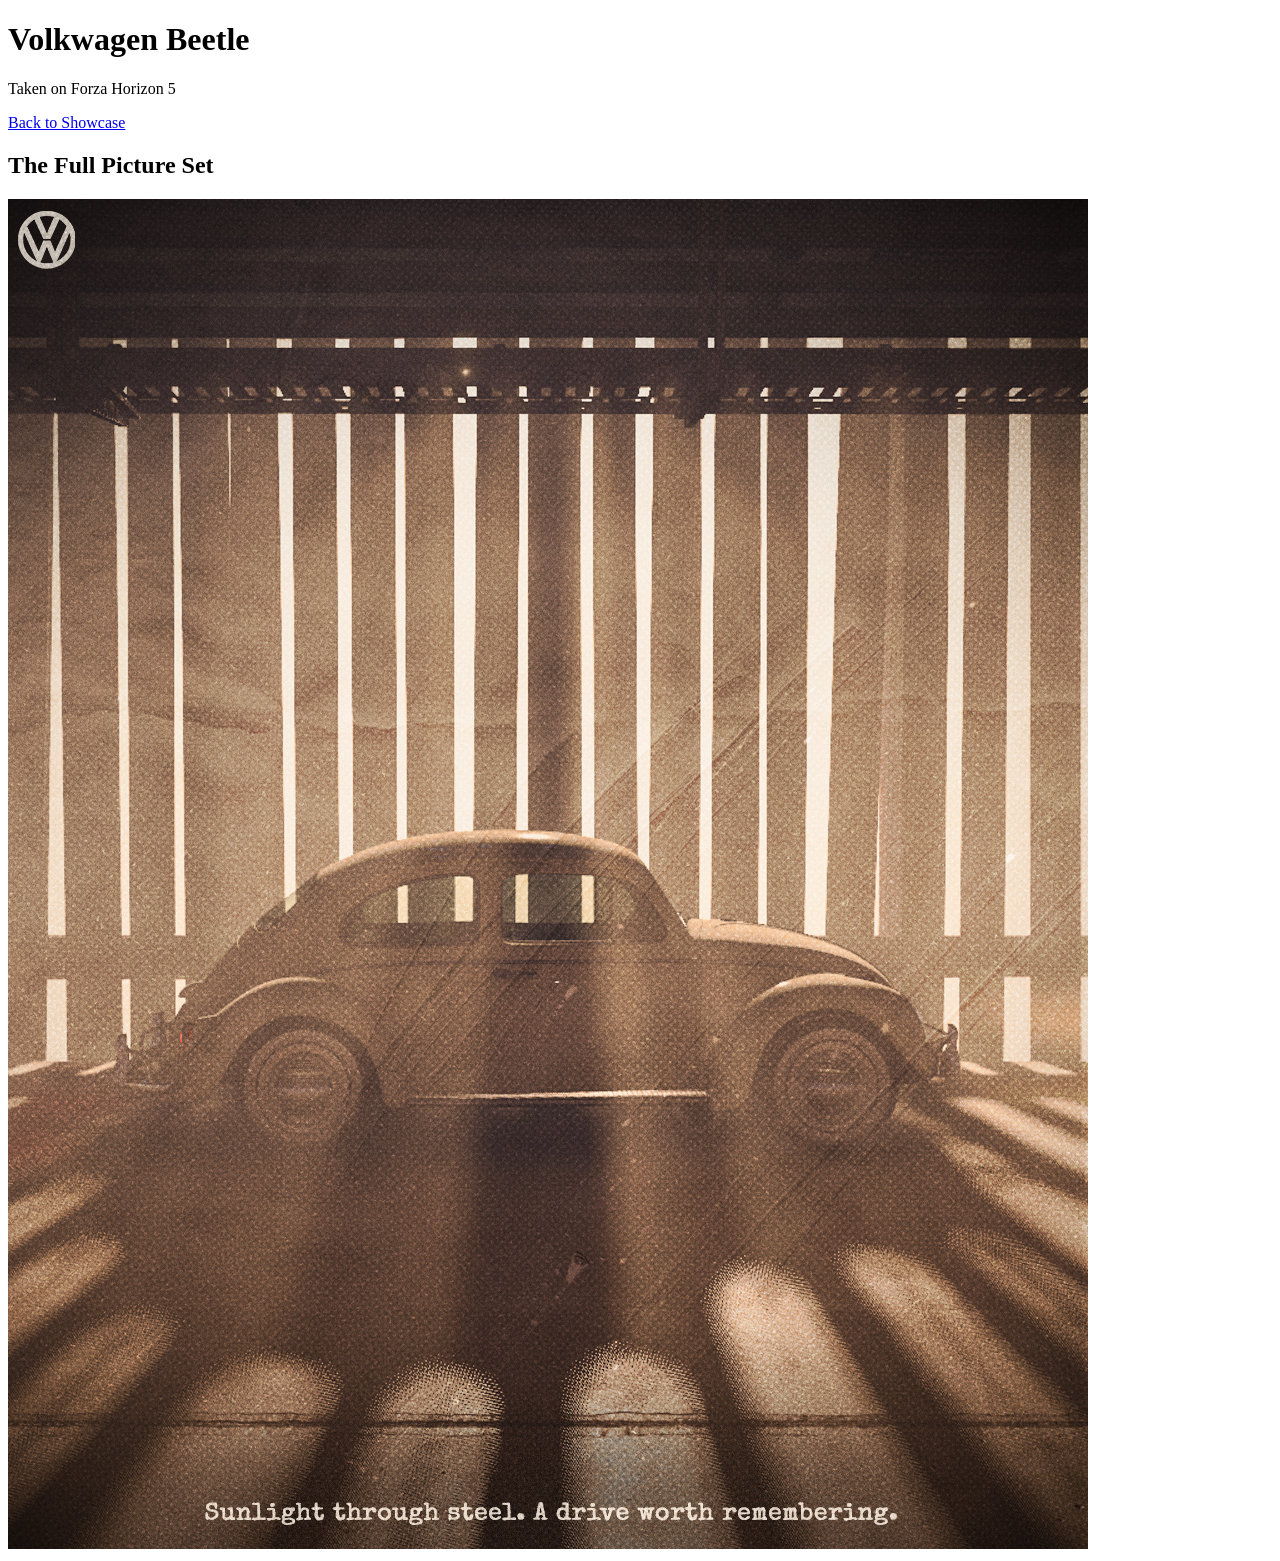
==== beetle.html @ 48c67ddd "have added anchor element to link sites Added an anchor element to link photography.html and beetle." ====
<!DOCTYPE html>
<html lang="en">
<head>
    <meta charset="UTF-8">
    <meta name="viewport" content="width=device-width, initial-scale=1.0">
    <title>Volkswagen Beetle</title>

</head>
<body>
    <header>
        <h1>Volkwagen Beetle</h1>
        <p>Taken on Forza Horizon 5</p>
    </header>
    <section>
        <a href="photography.html" class="button-link">Back to Showcase</a>
    </section>
    <section>
        <h2>The Full Picture Set</h2>
        <div class="picture-stack">
            <div class="album-item">
                <img src="vw beetle/Screenshot-2025-07-09-080622.jpg">
            </div>
        </div>
    </section>
</body>
</html>
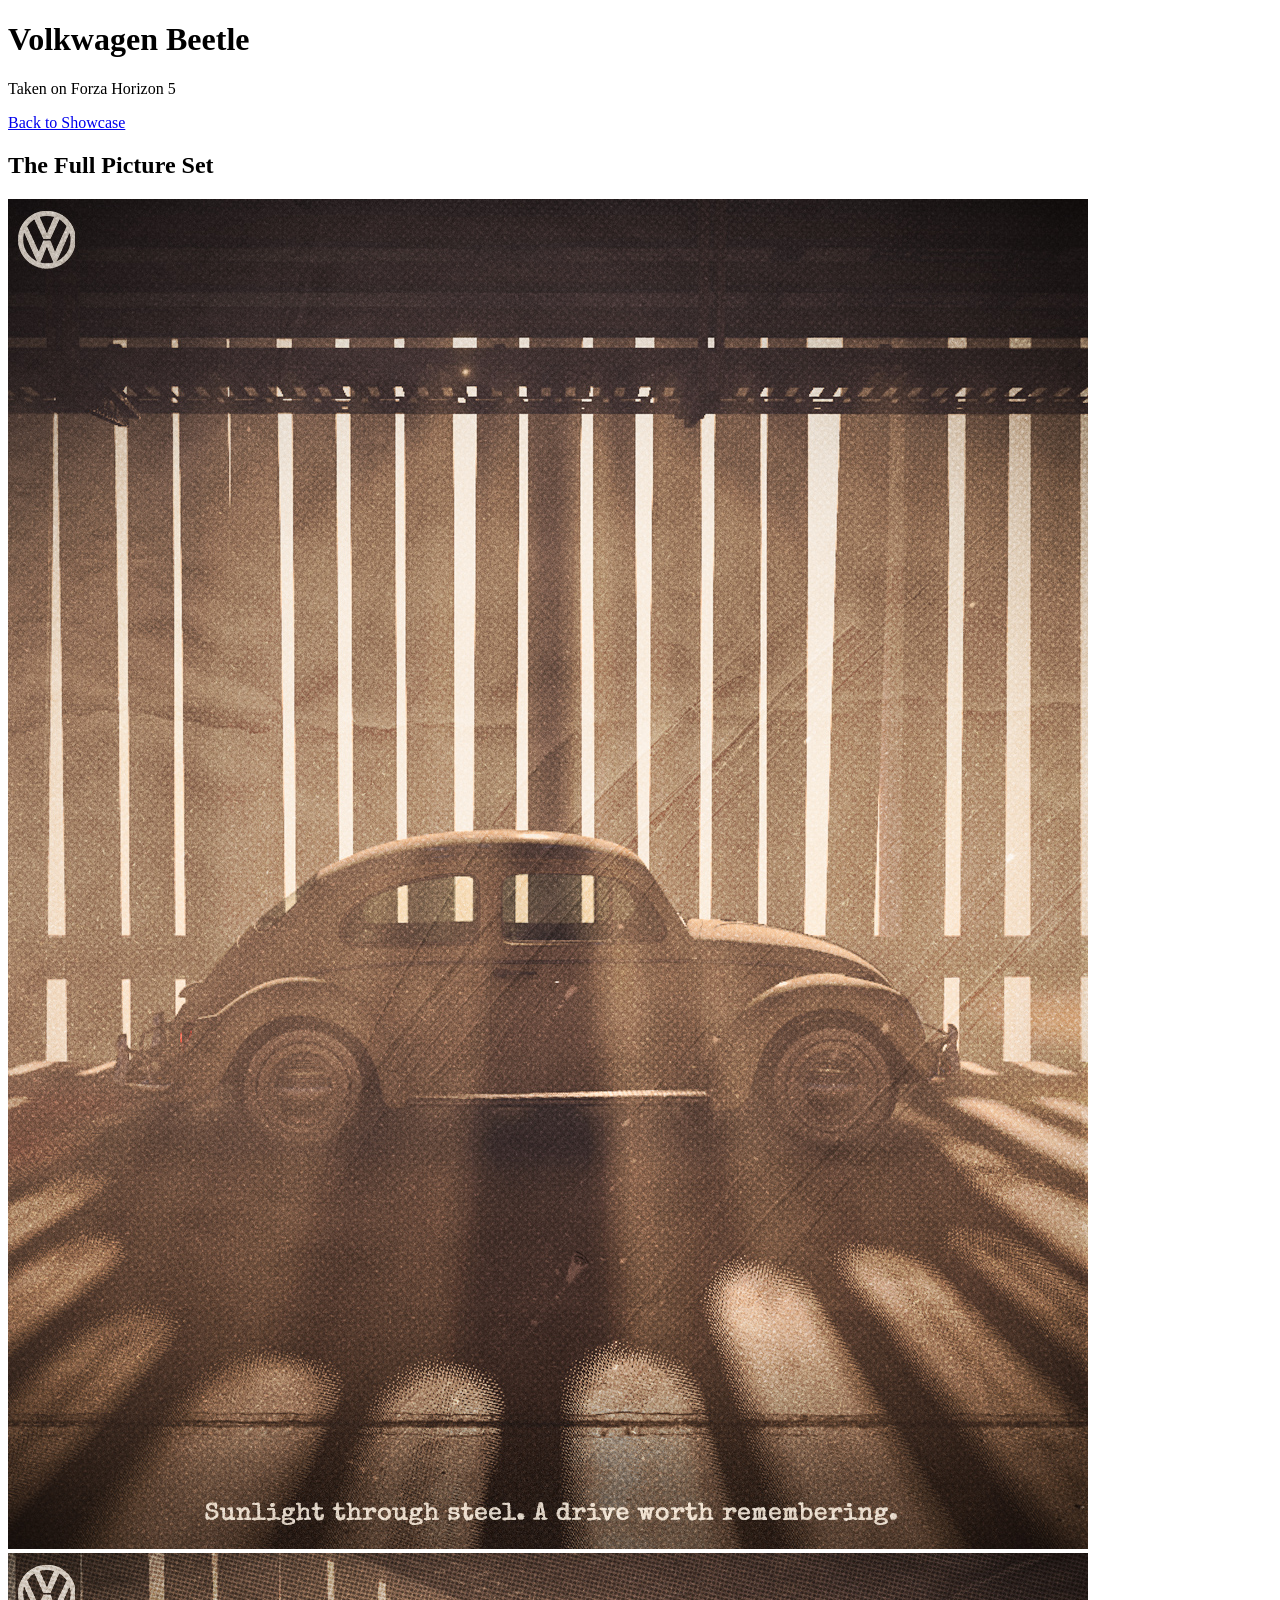
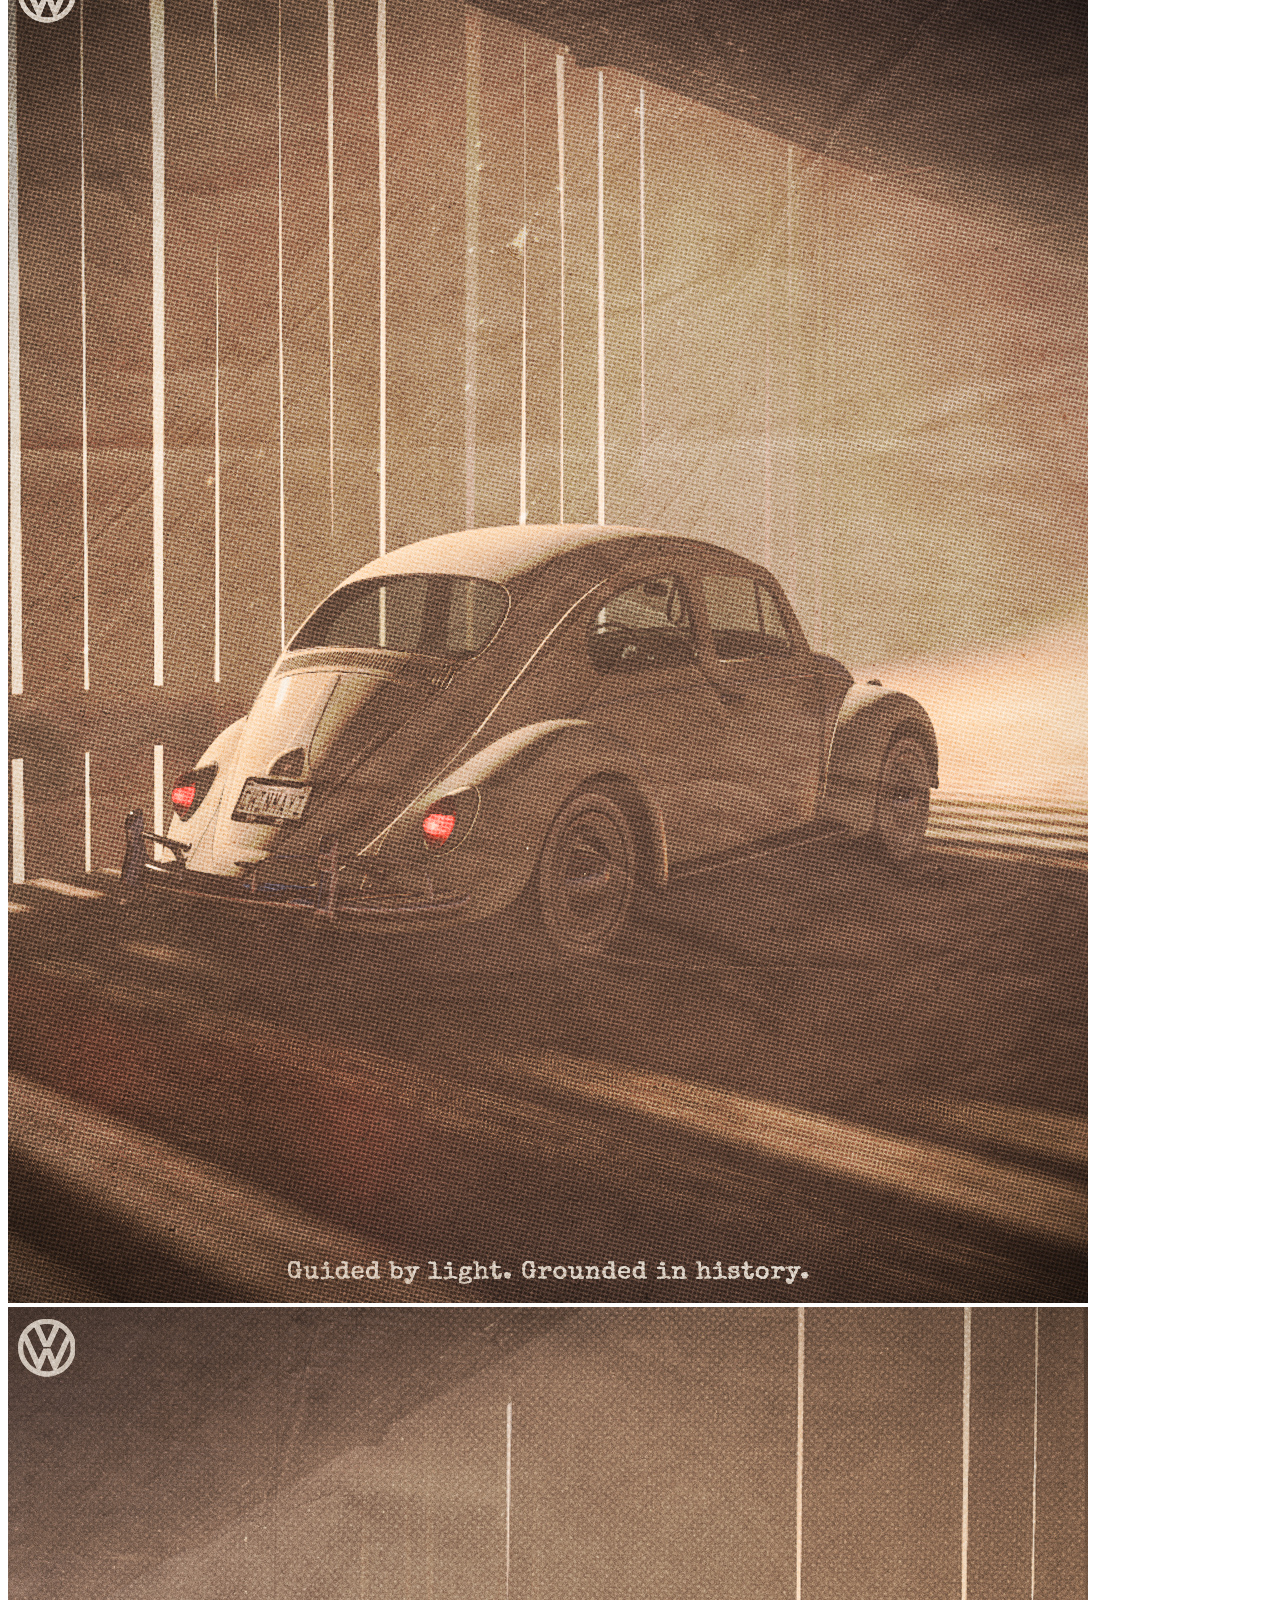
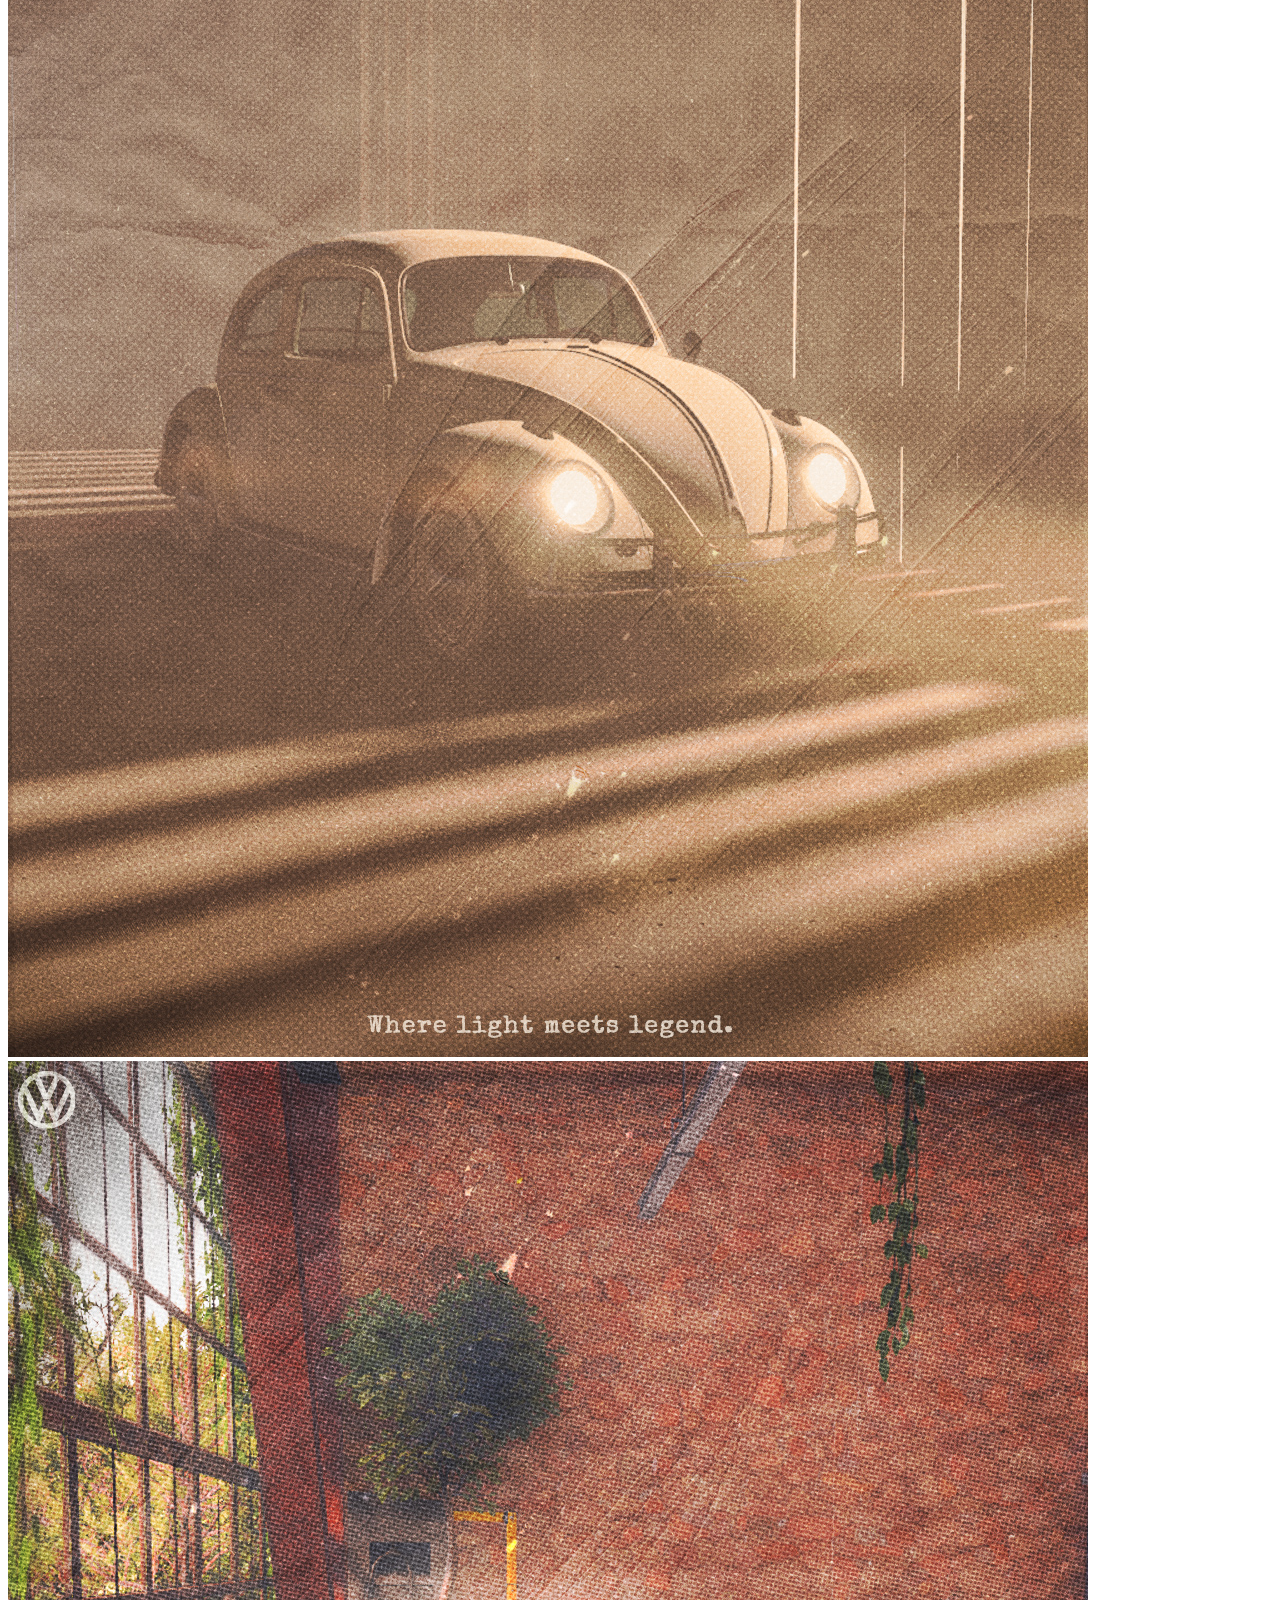
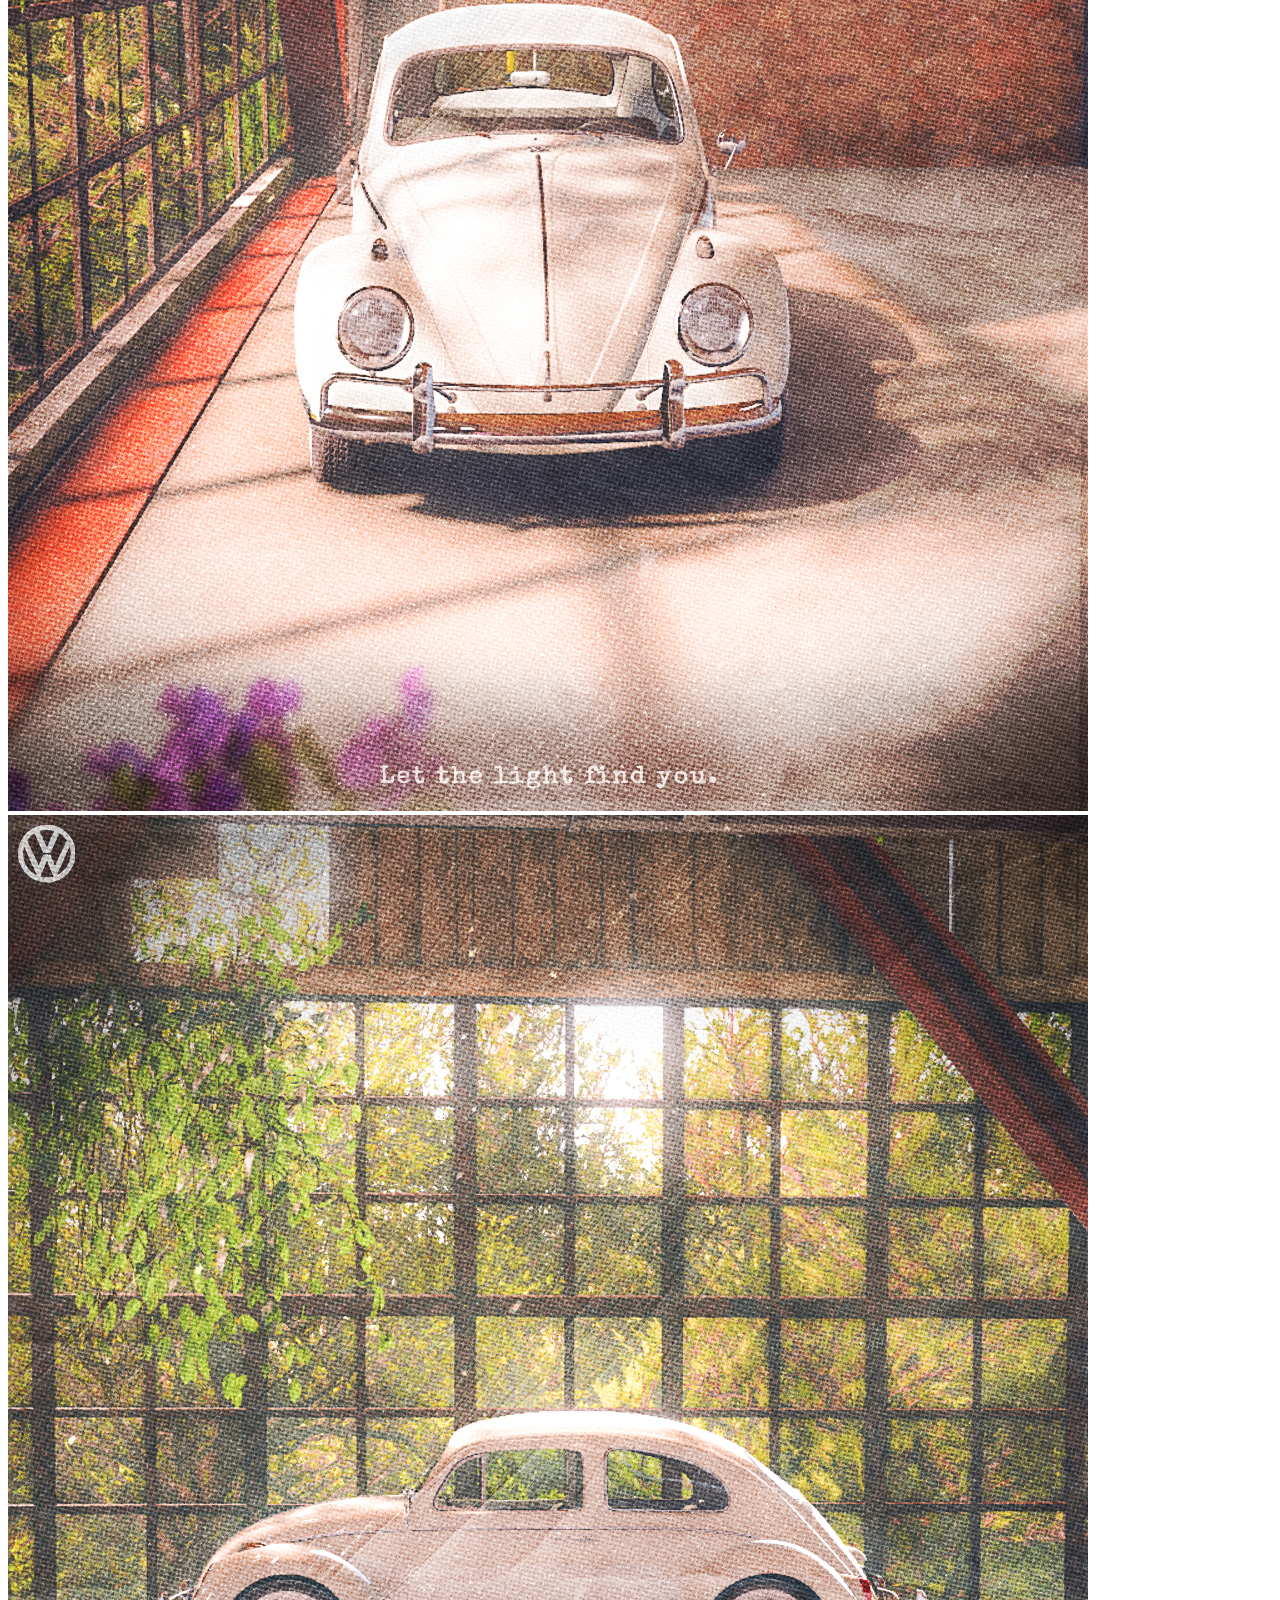
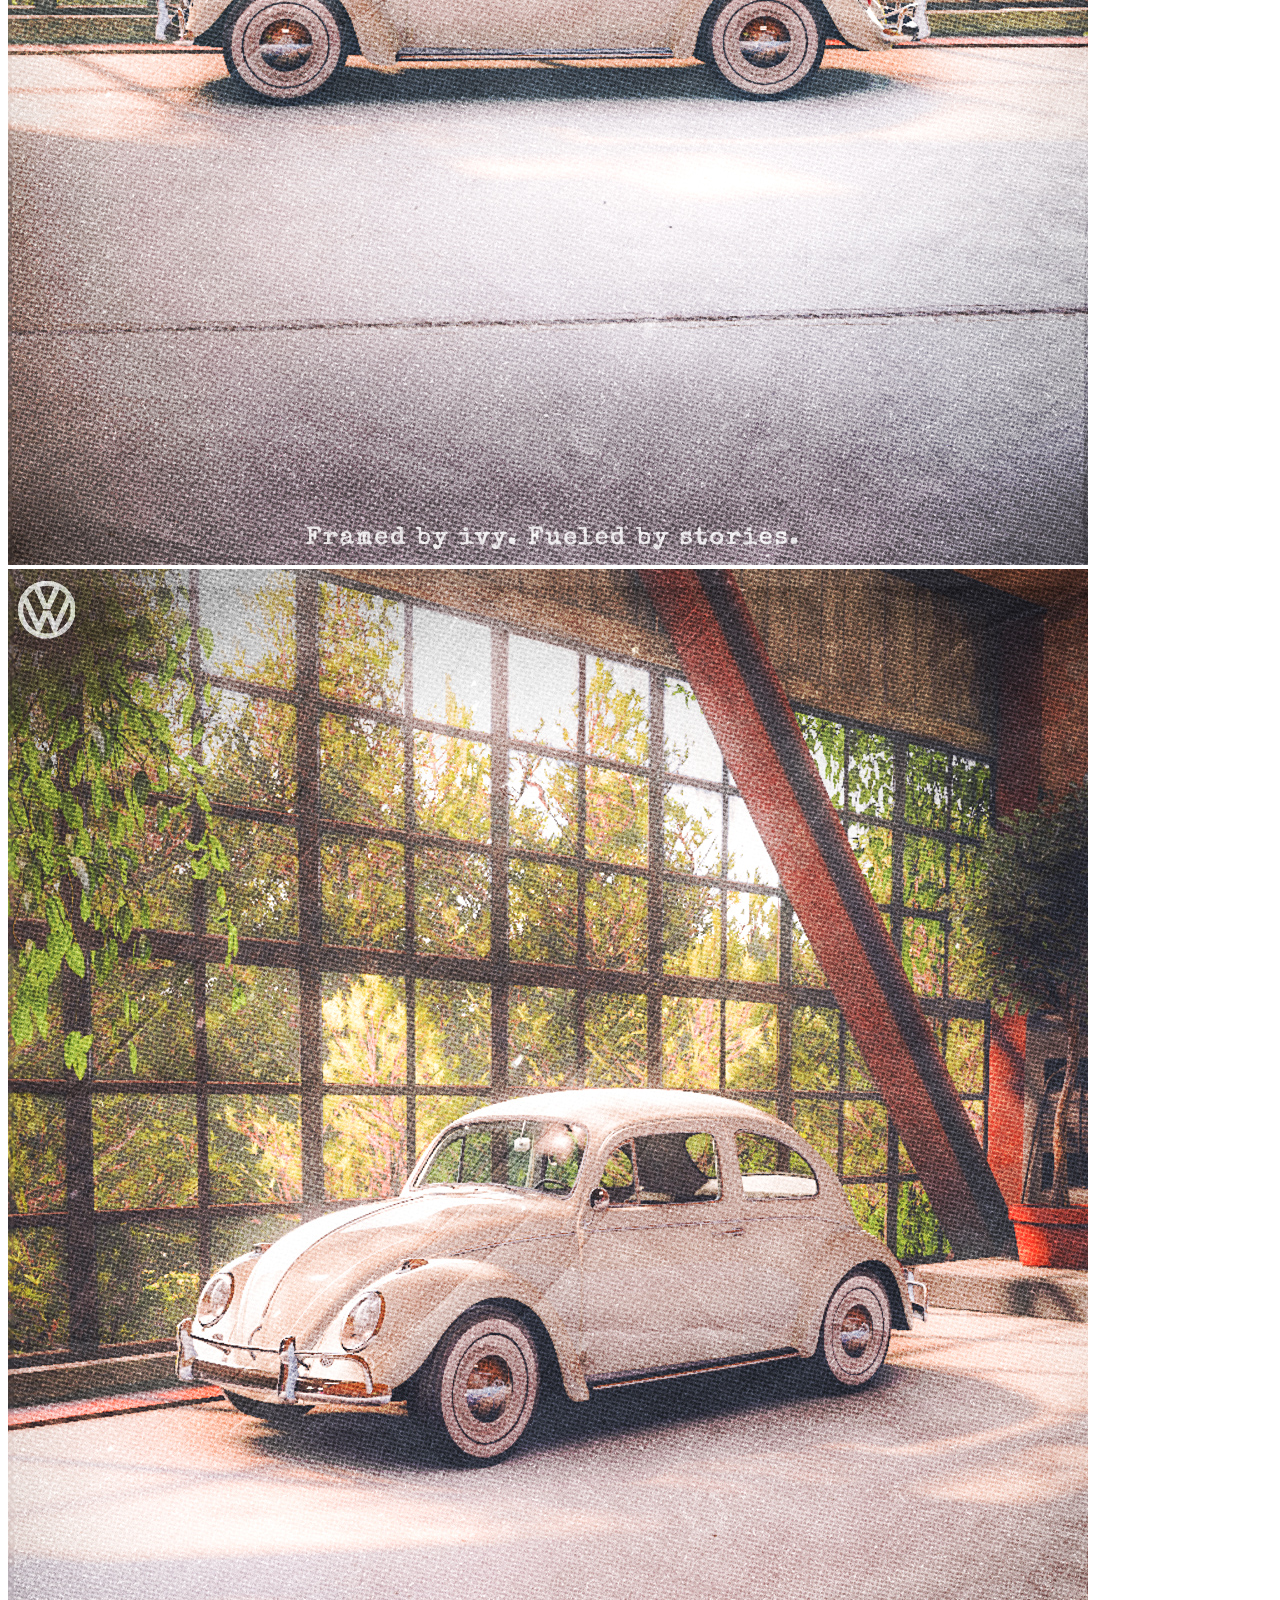
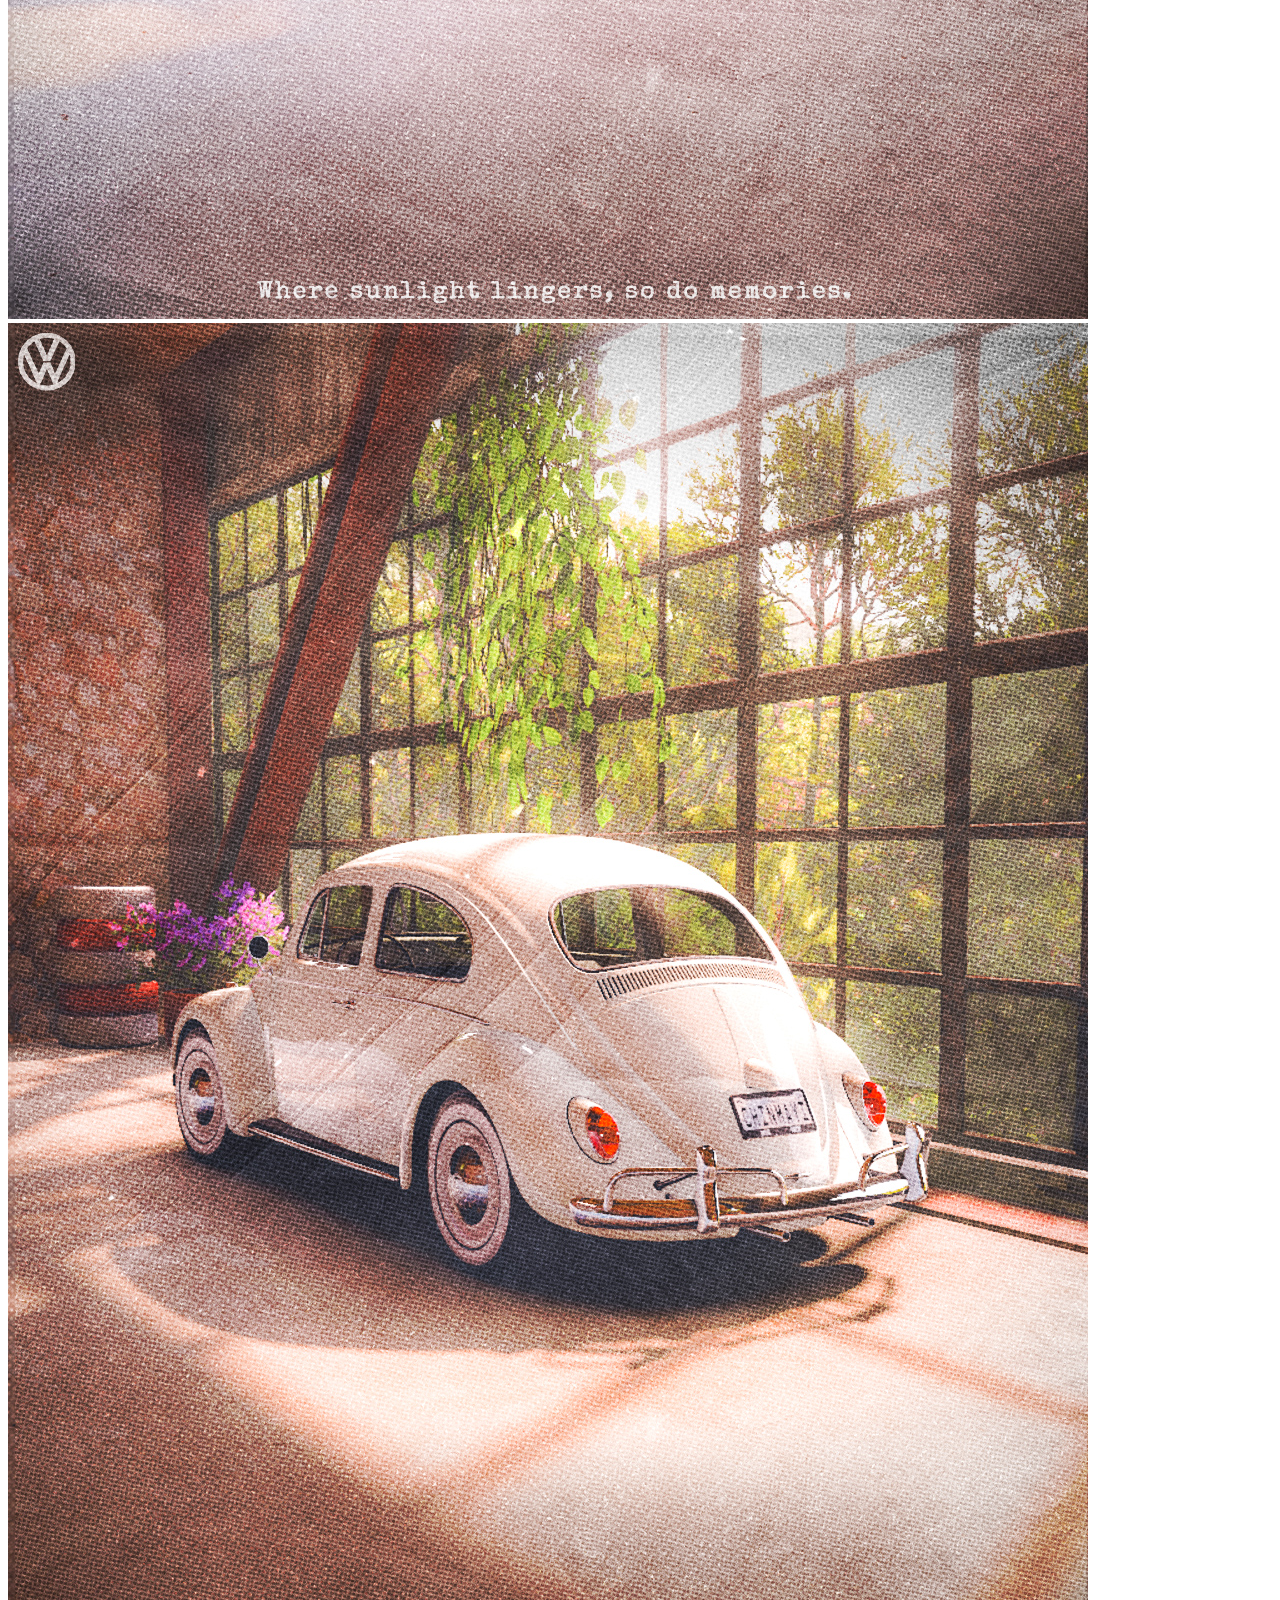
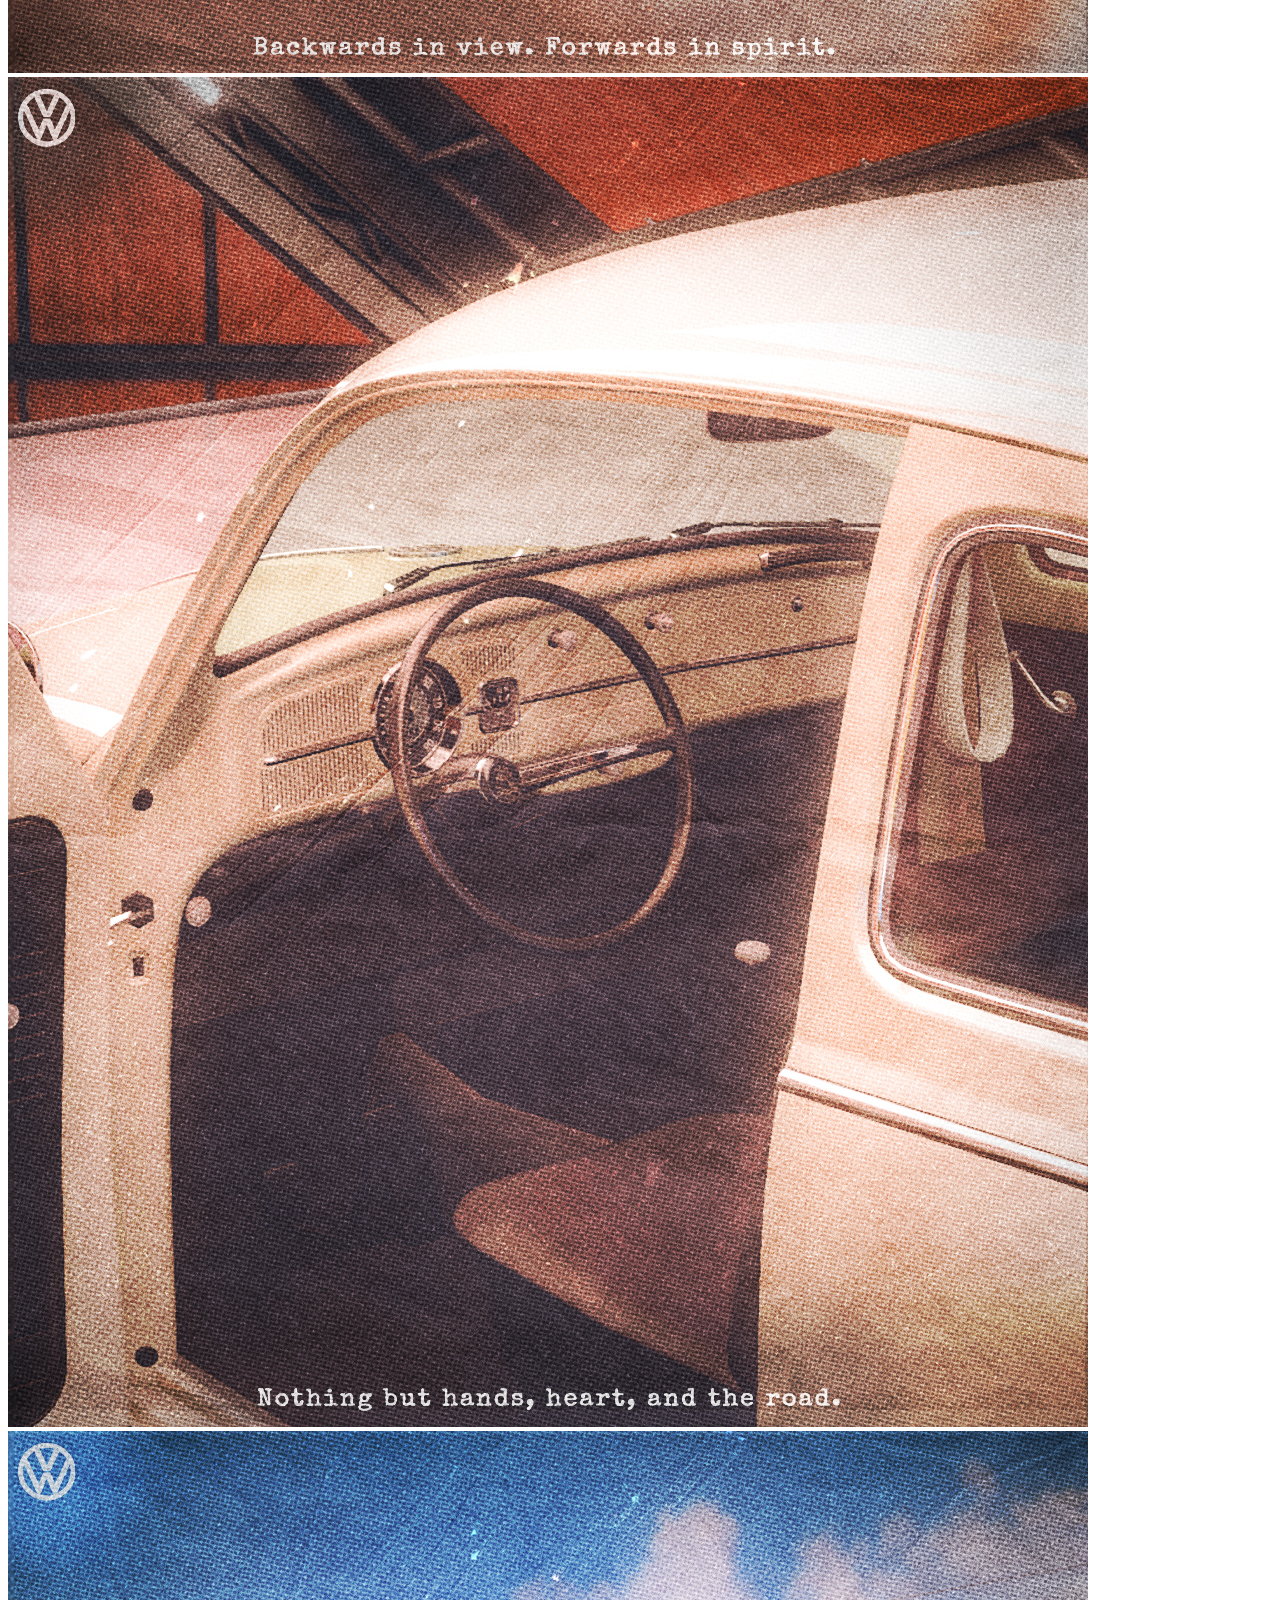
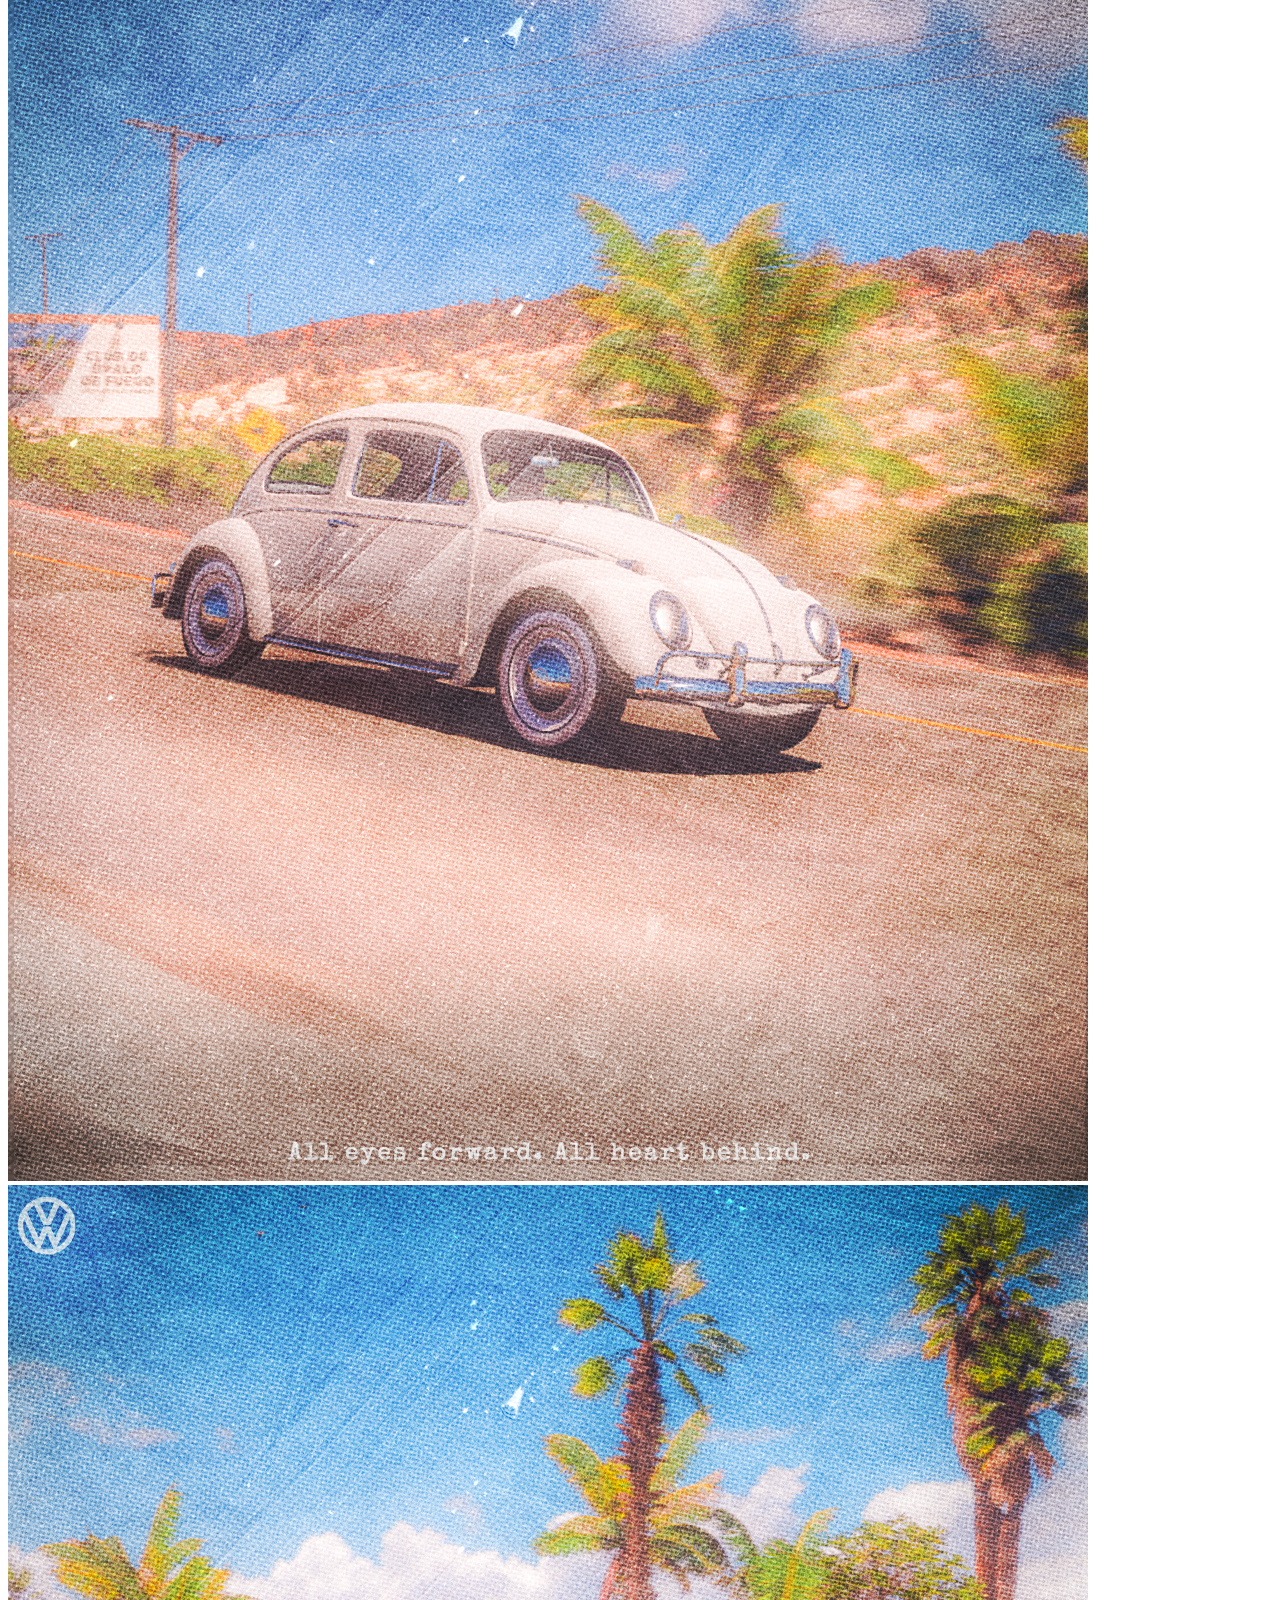
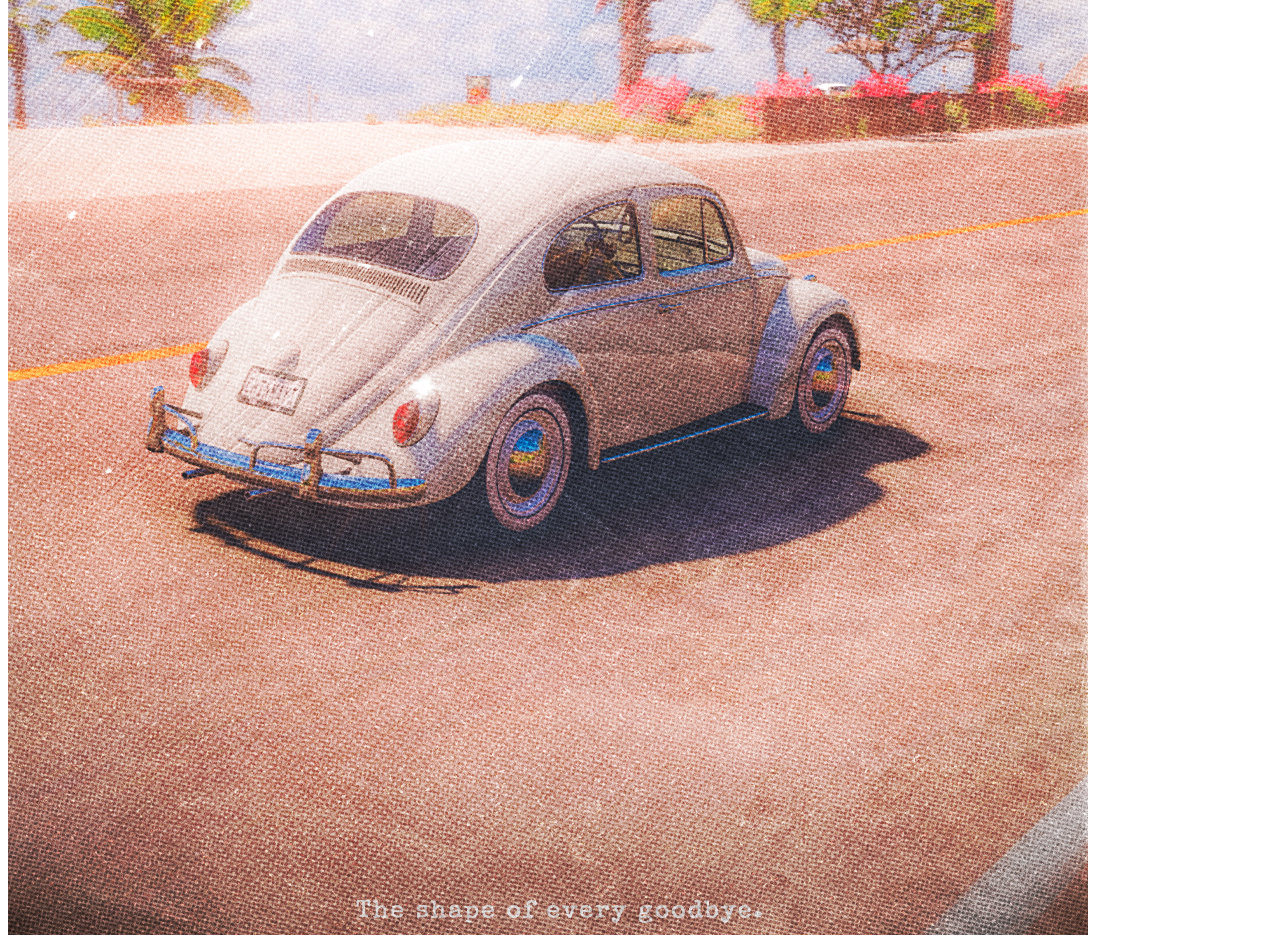
==== commit 63f6f5d8: "linked volkswagen beetle pictures to beetle.html , created and linked style.css to index.html I have" ====
--- a/beetle.html
+++ b/beetle.html
@@ -20,6 +20,33 @@
             <div class="album-item">
                 <img src="vw beetle/Screenshot-2025-07-09-080622.jpg">
             </div>
+            <div class="album-item">
+                <img src="vw beetle/Screenshot-2025-07-09-080657.jpg">
+            </div>
+            <div>
+                <img src="vw beetle/Screenshot-2025-07-09-080726.jpg">
+            </div>
+            <div>
+                <img src="vw beetle/Screenshot-2025-07-09-082235-2.jpg">
+            </div>
+            <div>
+                <img src="vw beetle/Screenshot-2025-07-09-082349.jpg">
+            </div>
+            <div>
+                <img src="vw beetle/Screenshot-2025-07-09-082435.jpg">
+            </div>
+            <div>
+                <img src="vw beetle/Screenshot-2025-07-09-082502.jpg">
+            </div>
+            <div>
+                <img src="vw beetle/Screenshot-2025-07-09-083608.jpg">
+            </div>
+            <div>
+                <img src="vw beetle/Screenshot-2025-07-09-084341.jpg">
+            </div>
+            <div>
+                <img src="vw beetle/Screenshot-2025-07-09-084603.jpg">
+            </div>
         </div>
     </section>
 </body>
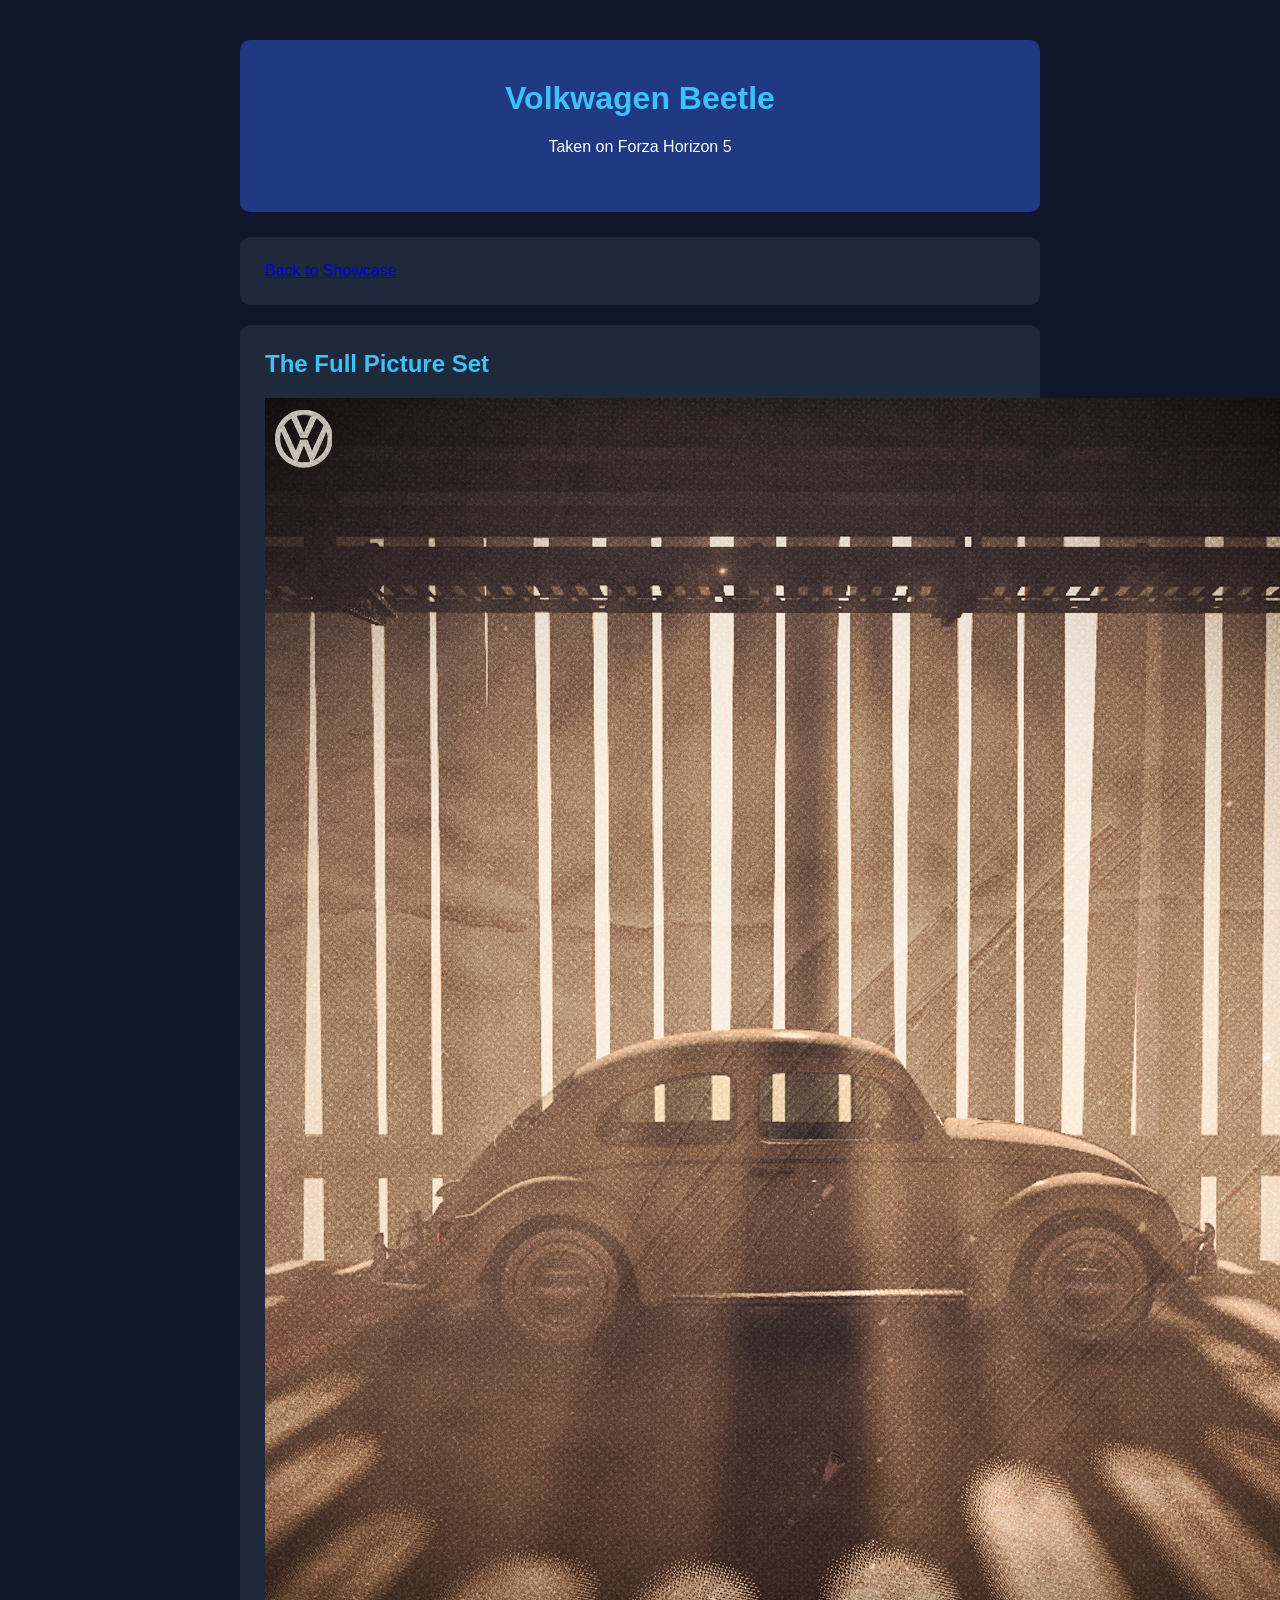
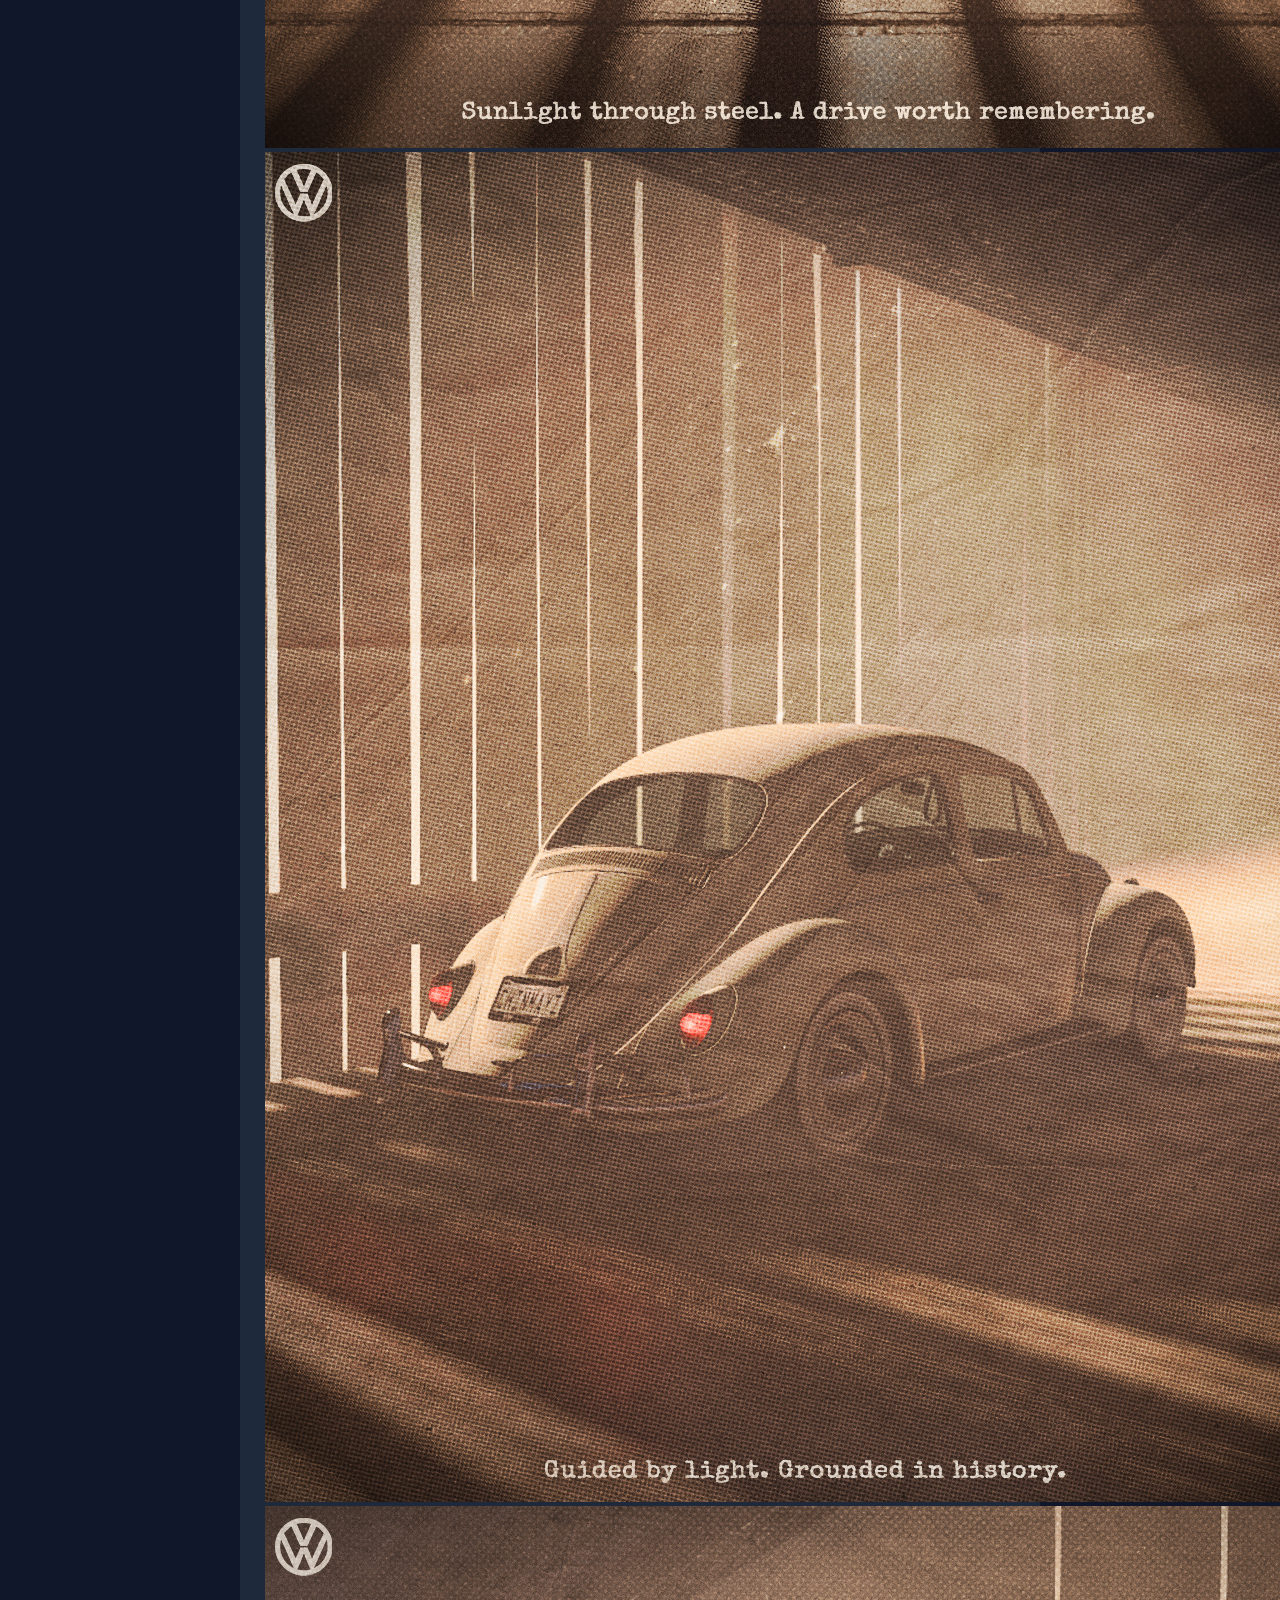
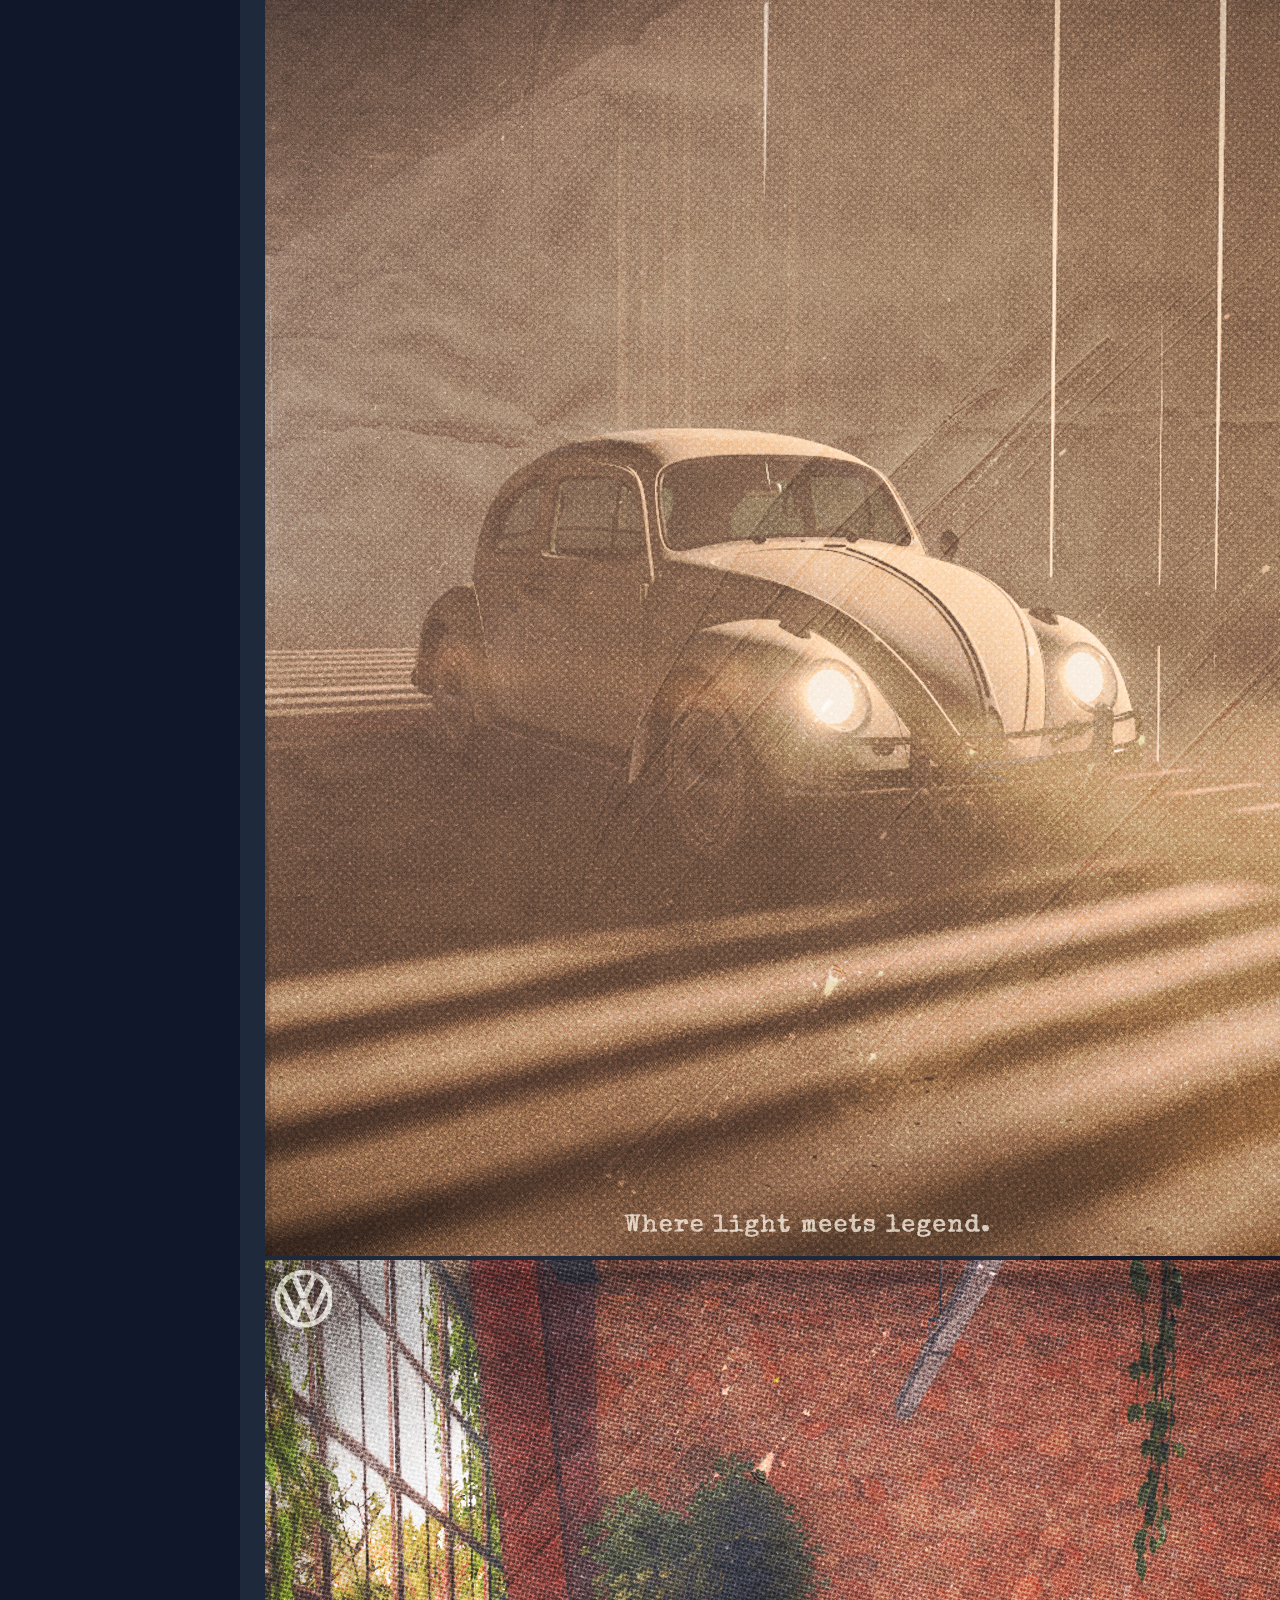
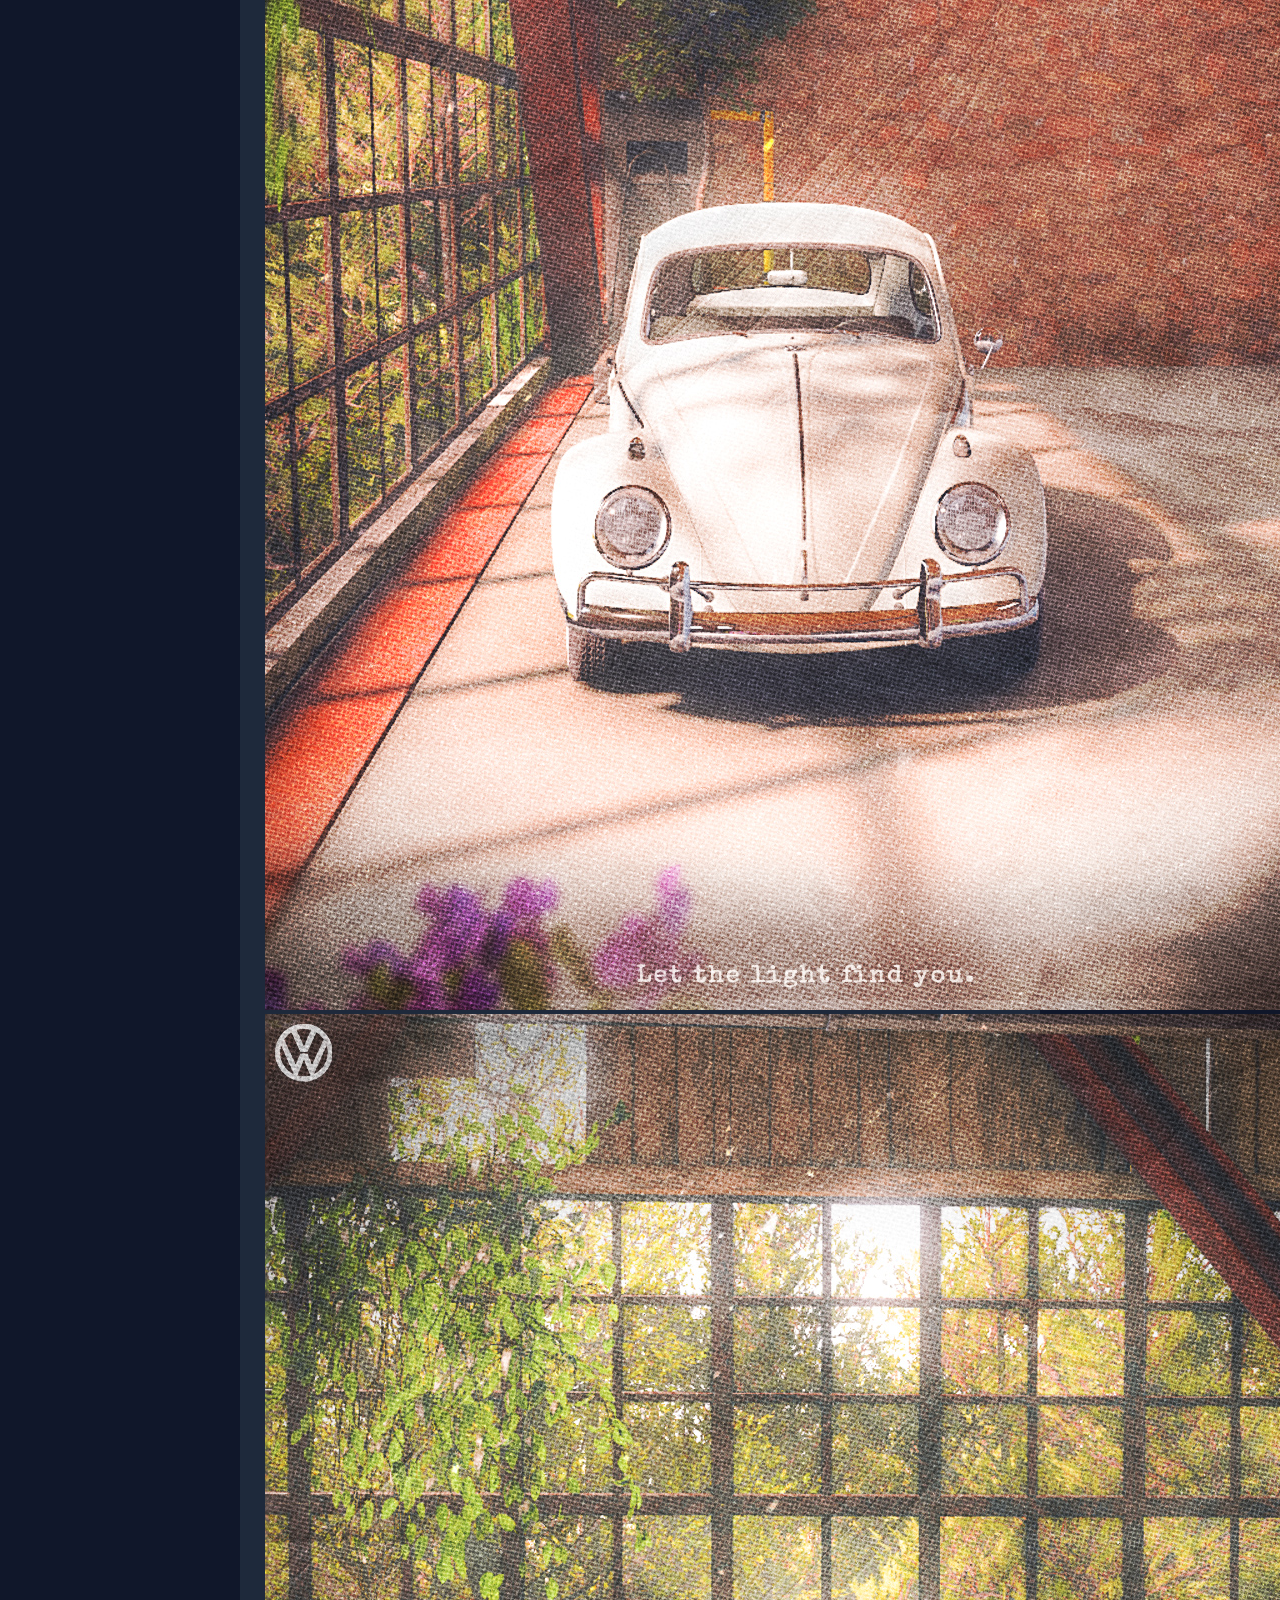
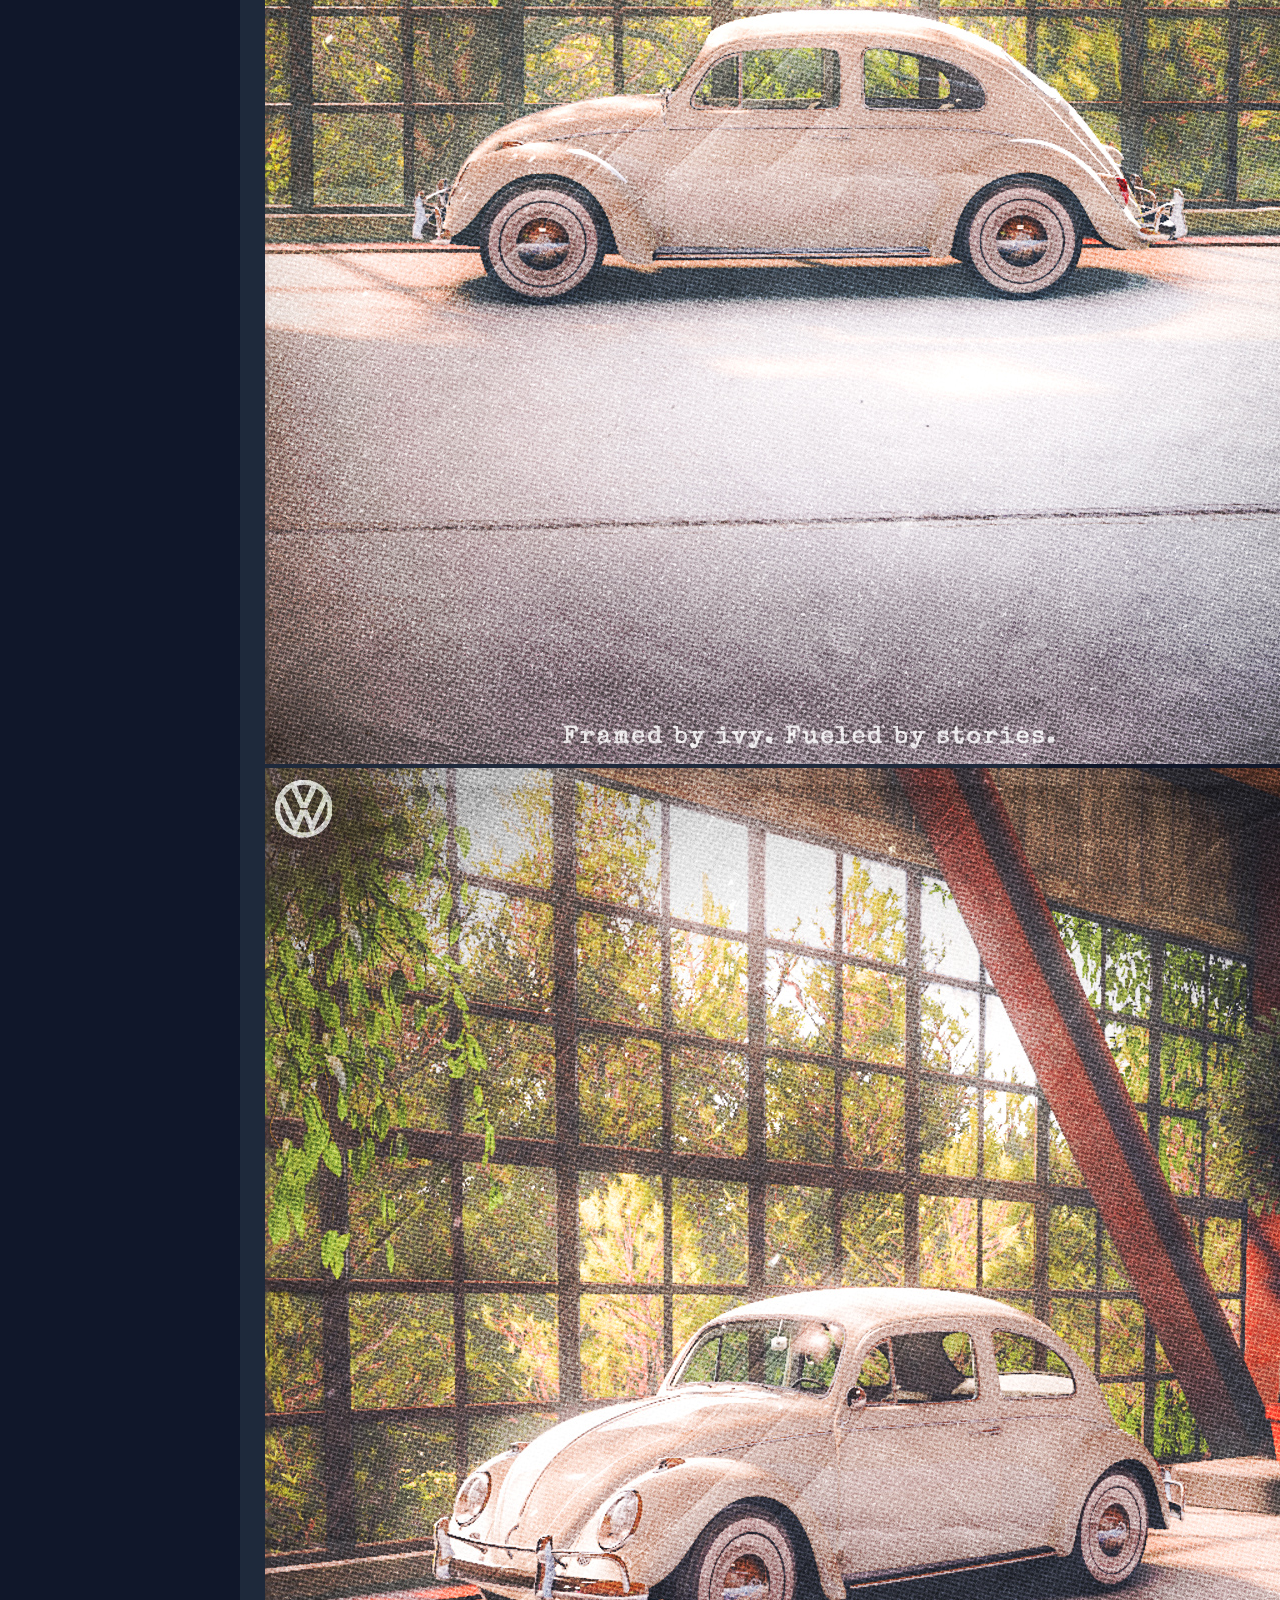
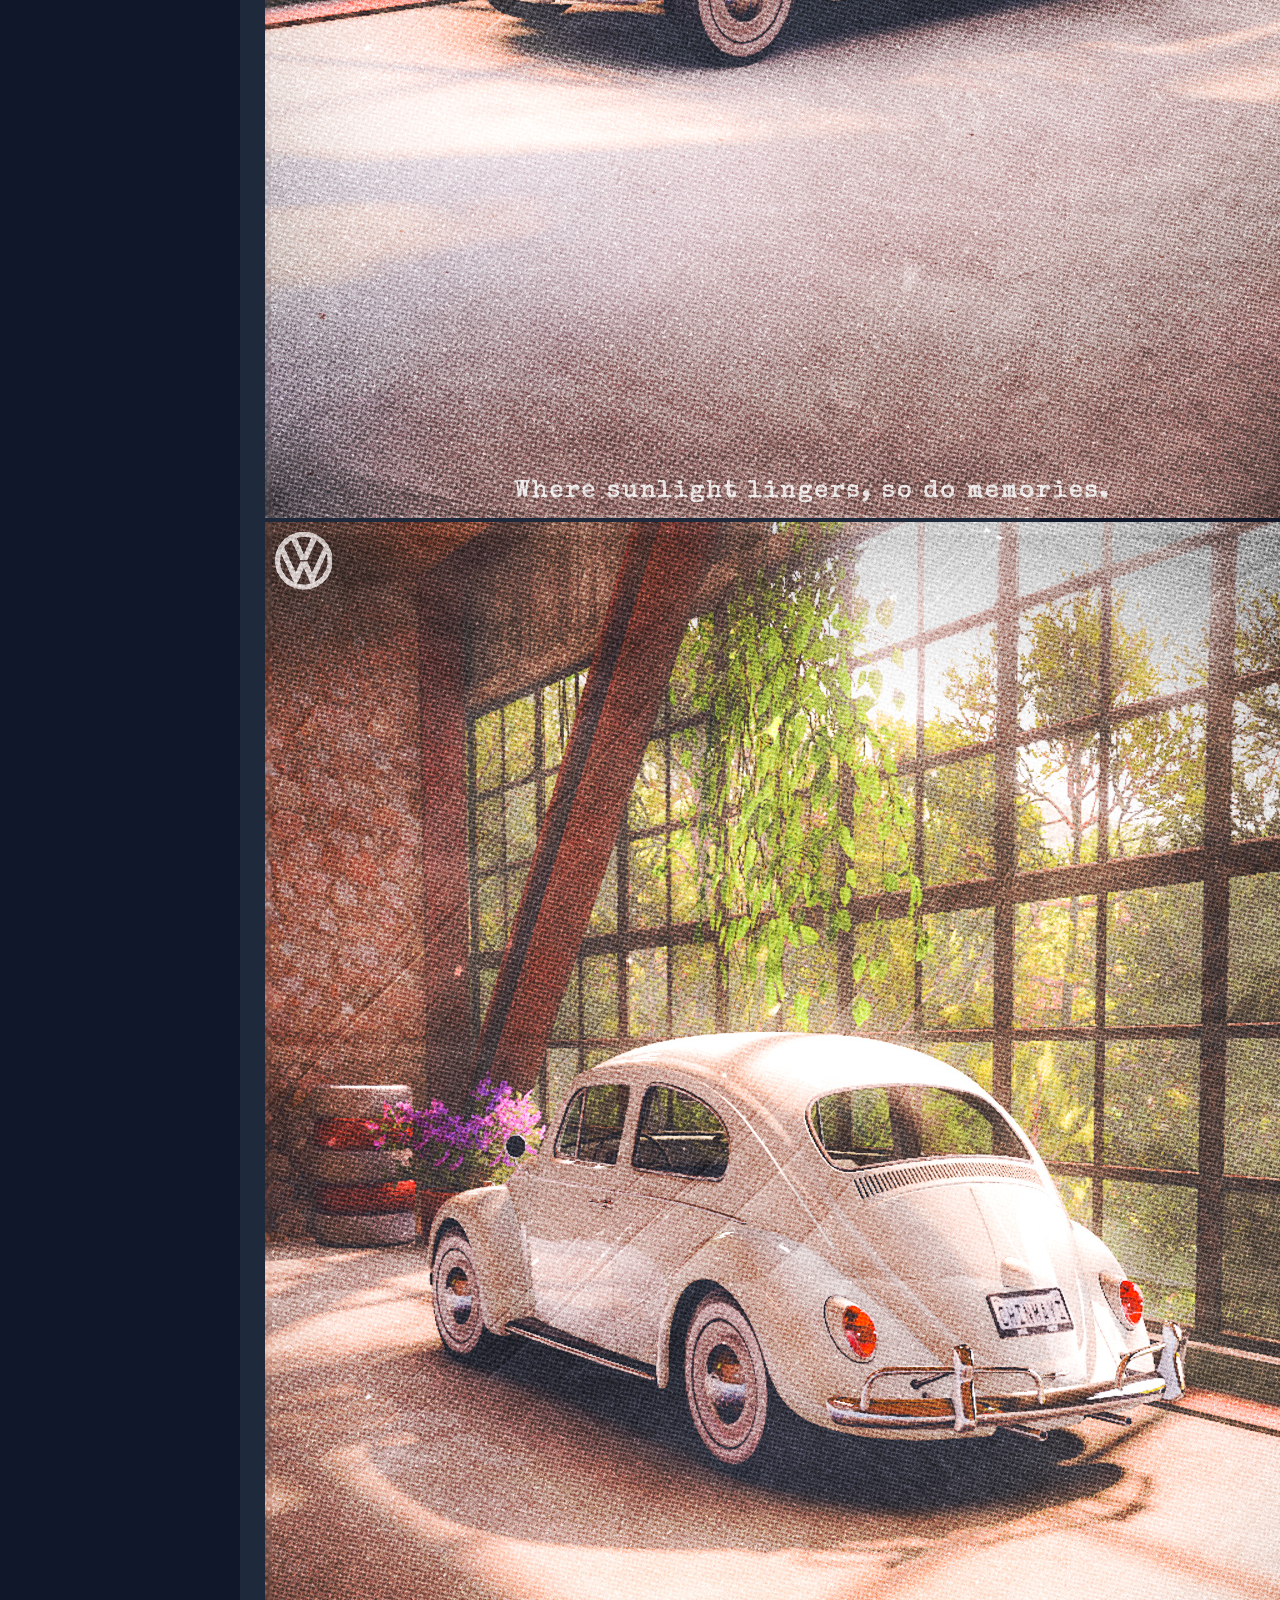
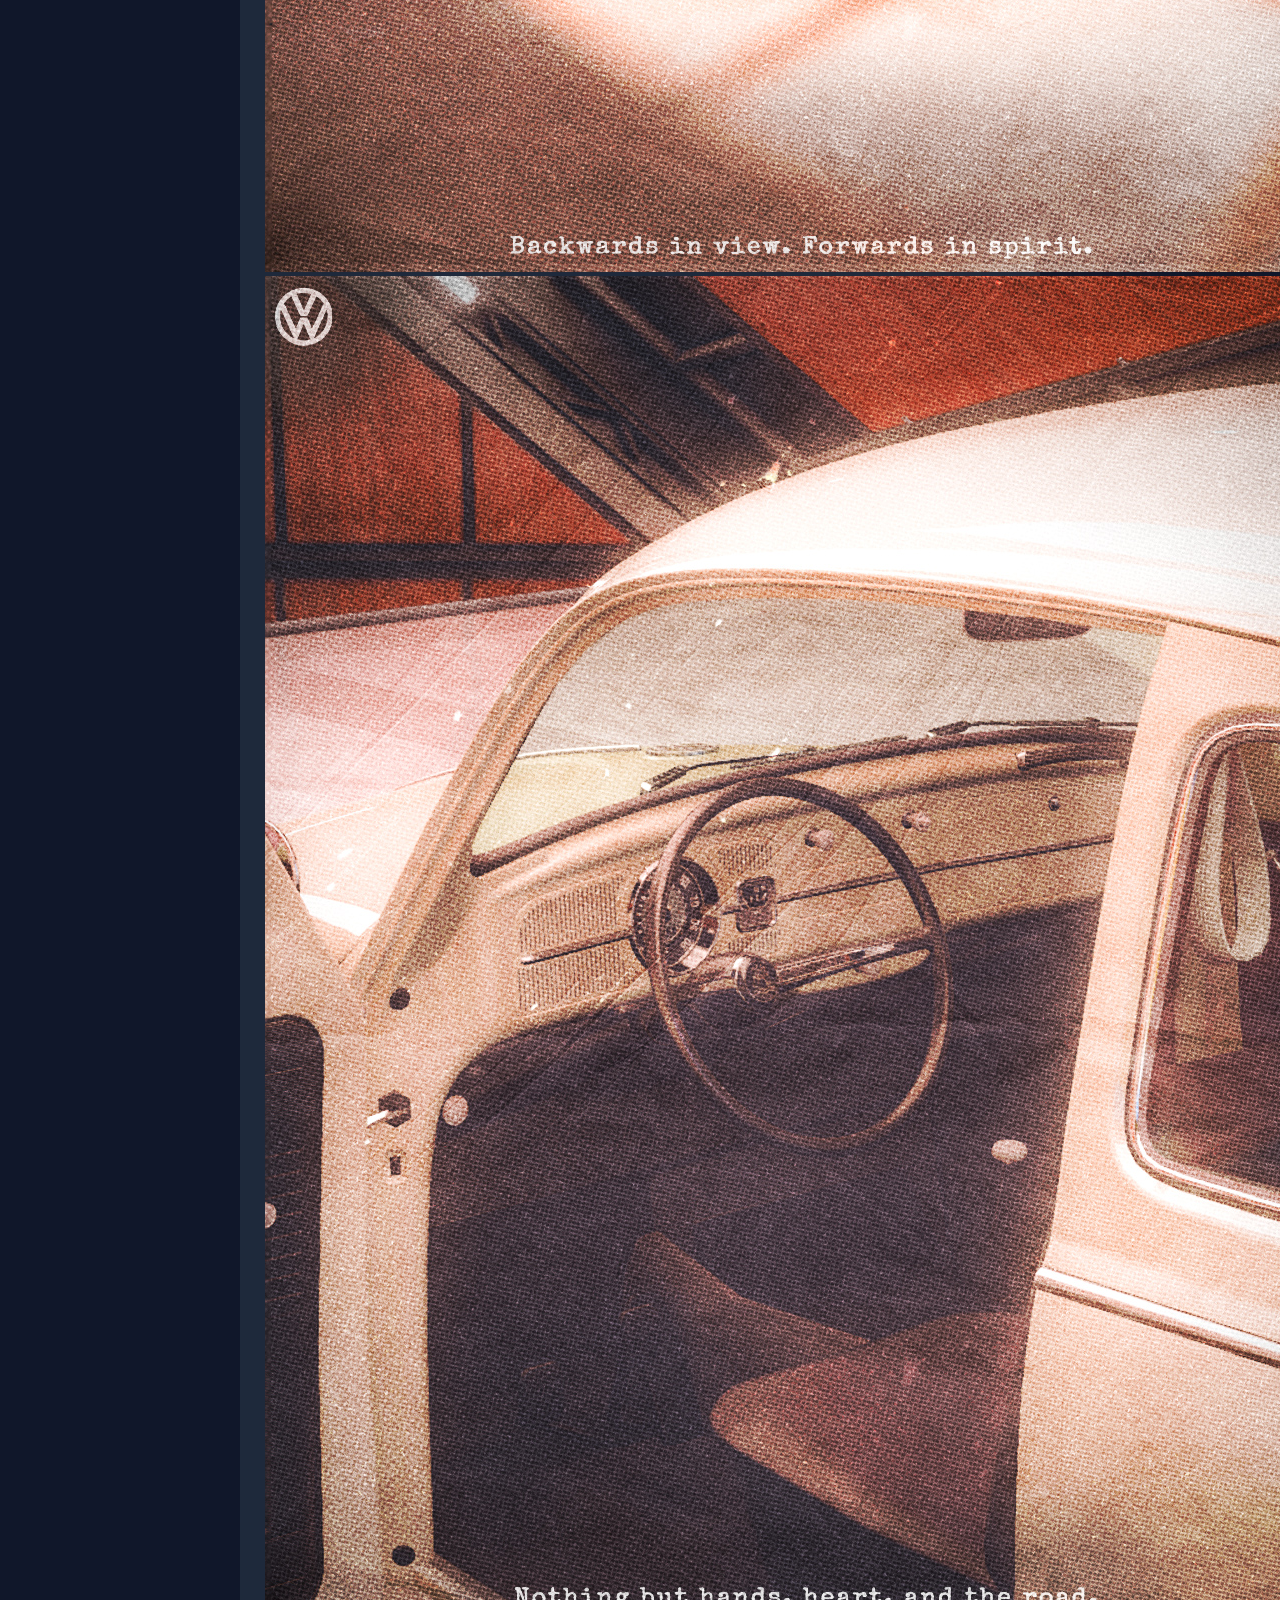
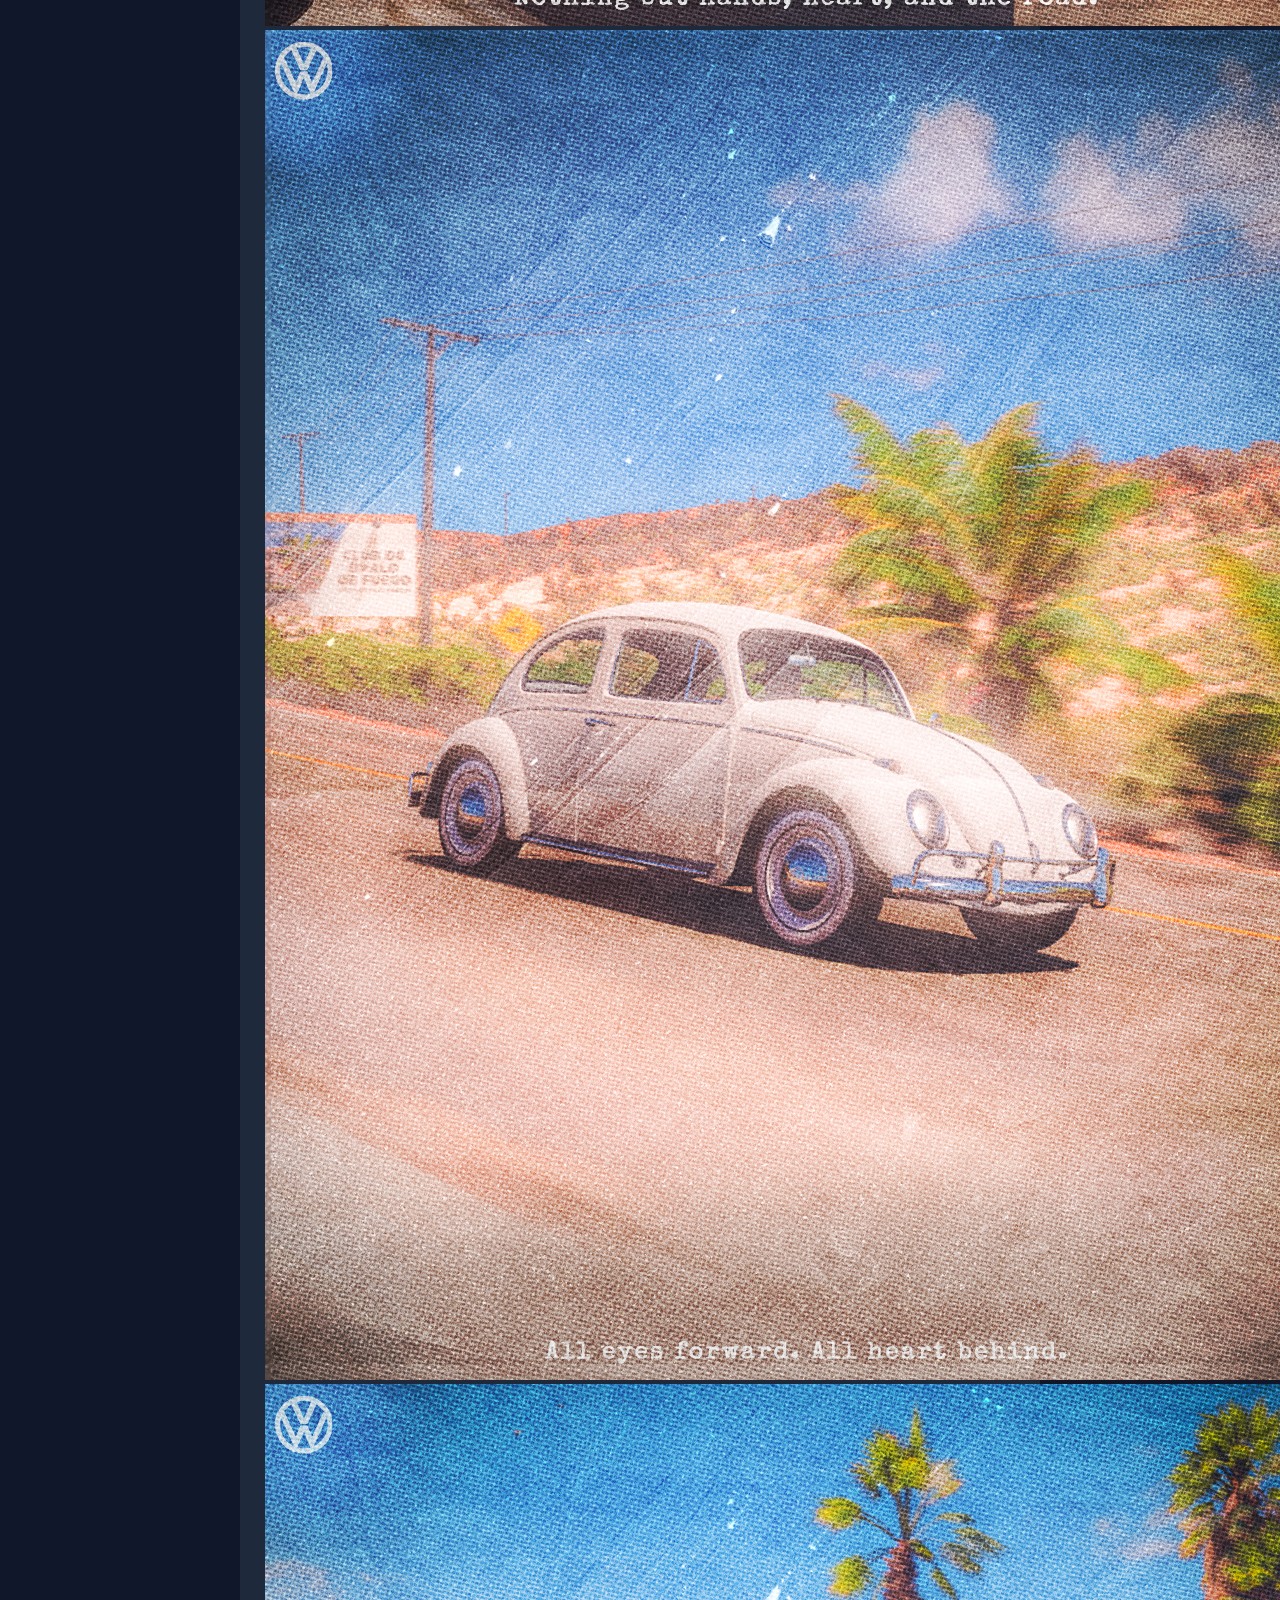
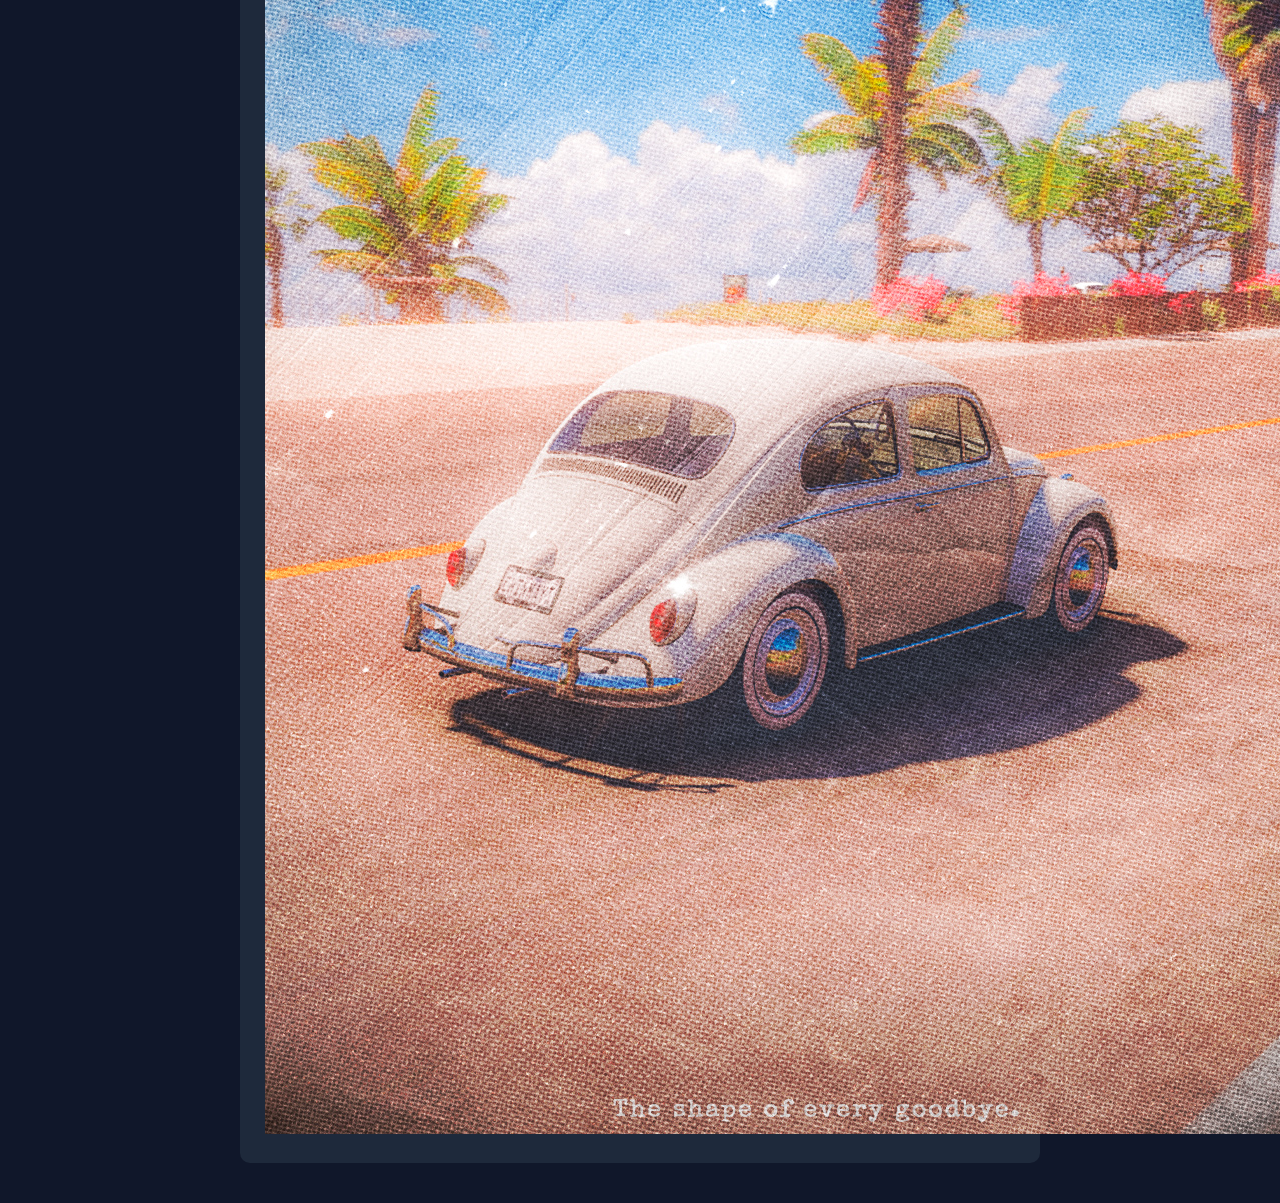
==== commit f3b3cf65: "Added CSS for appearence i have added css to the particular classes i have also changed the span ele" ====
--- a/beetle.html
+++ b/beetle.html
@@ -4,7 +4,7 @@
     <meta charset="UTF-8">
     <meta name="viewport" content="width=device-width, initial-scale=1.0">
     <title>Volkswagen Beetle</title>
-
+    <link rel="stylesheet" href="style.css">
 </head>
 <body>
     <header>
@@ -17,34 +17,34 @@
     <section>
         <h2>The Full Picture Set</h2>
         <div class="picture-stack">
-            <div class="album-item">
+            <div class="picture-set">
                 <img src="vw beetle/Screenshot-2025-07-09-080622.jpg">
             </div>
-            <div class="album-item">
+            <div class="picture-set">
                 <img src="vw beetle/Screenshot-2025-07-09-080657.jpg">
             </div>
-            <div>
+            <div class="pictuer-set">
                 <img src="vw beetle/Screenshot-2025-07-09-080726.jpg">
             </div>
-            <div>
+            <div class="picture-set">
                 <img src="vw beetle/Screenshot-2025-07-09-082235-2.jpg">
             </div>
-            <div>
+            <div class="picture-set">
                 <img src="vw beetle/Screenshot-2025-07-09-082349.jpg">
             </div>
-            <div>
+            <div class="picture-set">
                 <img src="vw beetle/Screenshot-2025-07-09-082435.jpg">
             </div>
-            <div>
+            <div class="picture-set">
                 <img src="vw beetle/Screenshot-2025-07-09-082502.jpg">
             </div>
-            <div>
+            <div class="picture-set">
                 <img src="vw beetle/Screenshot-2025-07-09-083608.jpg">
             </div>
-            <div>
+            <div class="picture-set">
                 <img src="vw beetle/Screenshot-2025-07-09-084341.jpg">
             </div>
-            <div>
+            <div class="picture-set">
                 <img src="vw beetle/Screenshot-2025-07-09-084603.jpg">
             </div>
         </div>
--- a/style.css
+++ b/style.css
@@ -0,0 +1,48 @@
+body {
+    font-family: Arial, sans-serif;
+    max-width: 800px;
+    margin:40px auto;
+    padding: 0 20px;
+    background-color: #10172a;
+    color: #e3e9f0
+}
+
+header{
+    text-align: center;
+    padding: 40px 20px;
+    background-color: #1f3983;
+    color: white;
+    border-radius:10px;
+    margin-bottom: 25px;
+}
+
+section, footer{
+    background: #1e293b;
+    padding: 25px;
+    margin-bottom:20px;
+    border-radius:10px;
+}
+
+h1,h2, h3{
+    color:#3dc1fa;
+    margin-top:0;
+    
+}
+
+.hobby{
+    background-color: #0f172a;
+    padding:15px;
+    margin-bottom:15px ;
+    border-radius:8px  ;
+
+}
+
+.tag{
+    display: inline-block;
+    background:#0369a1;
+    color:white;
+    padding:5px 12px;
+    border-radius: 15px;
+    font-size: 0.87rem;
+    margin-right: 5px;
+}
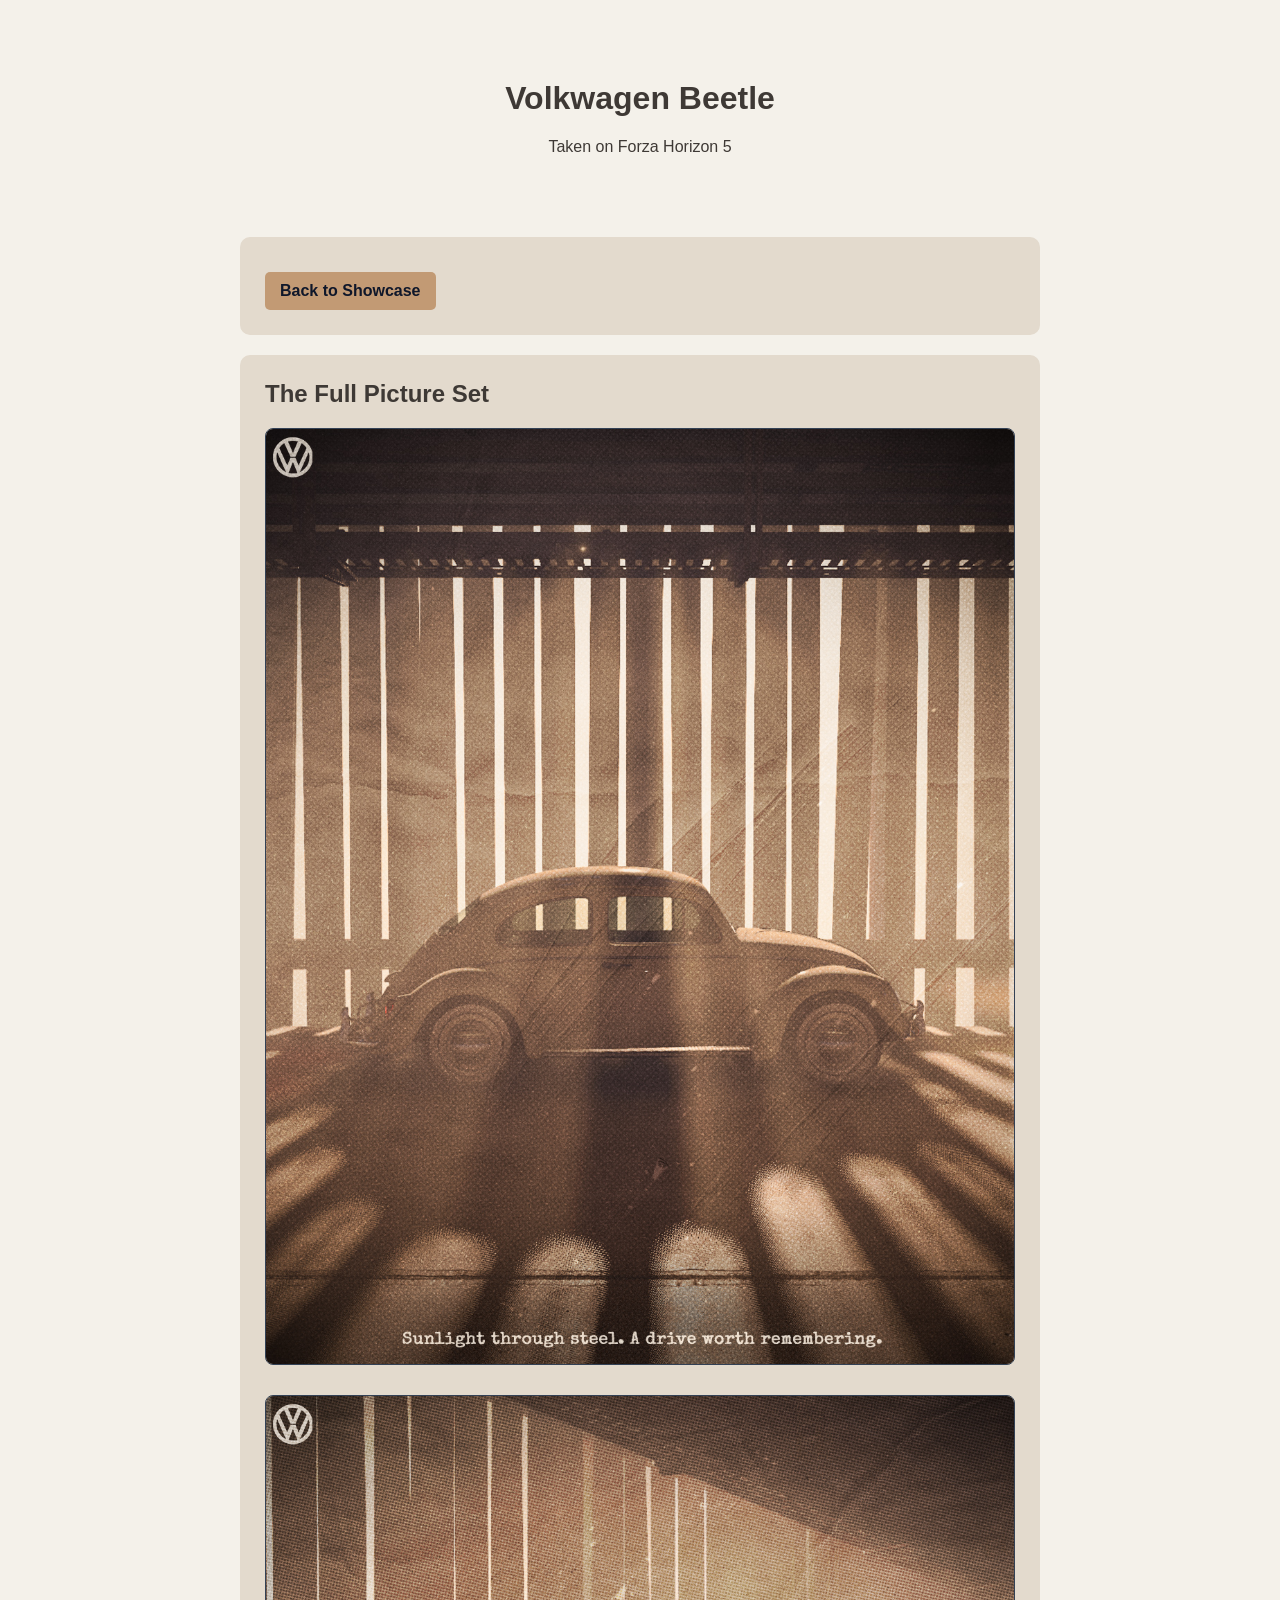
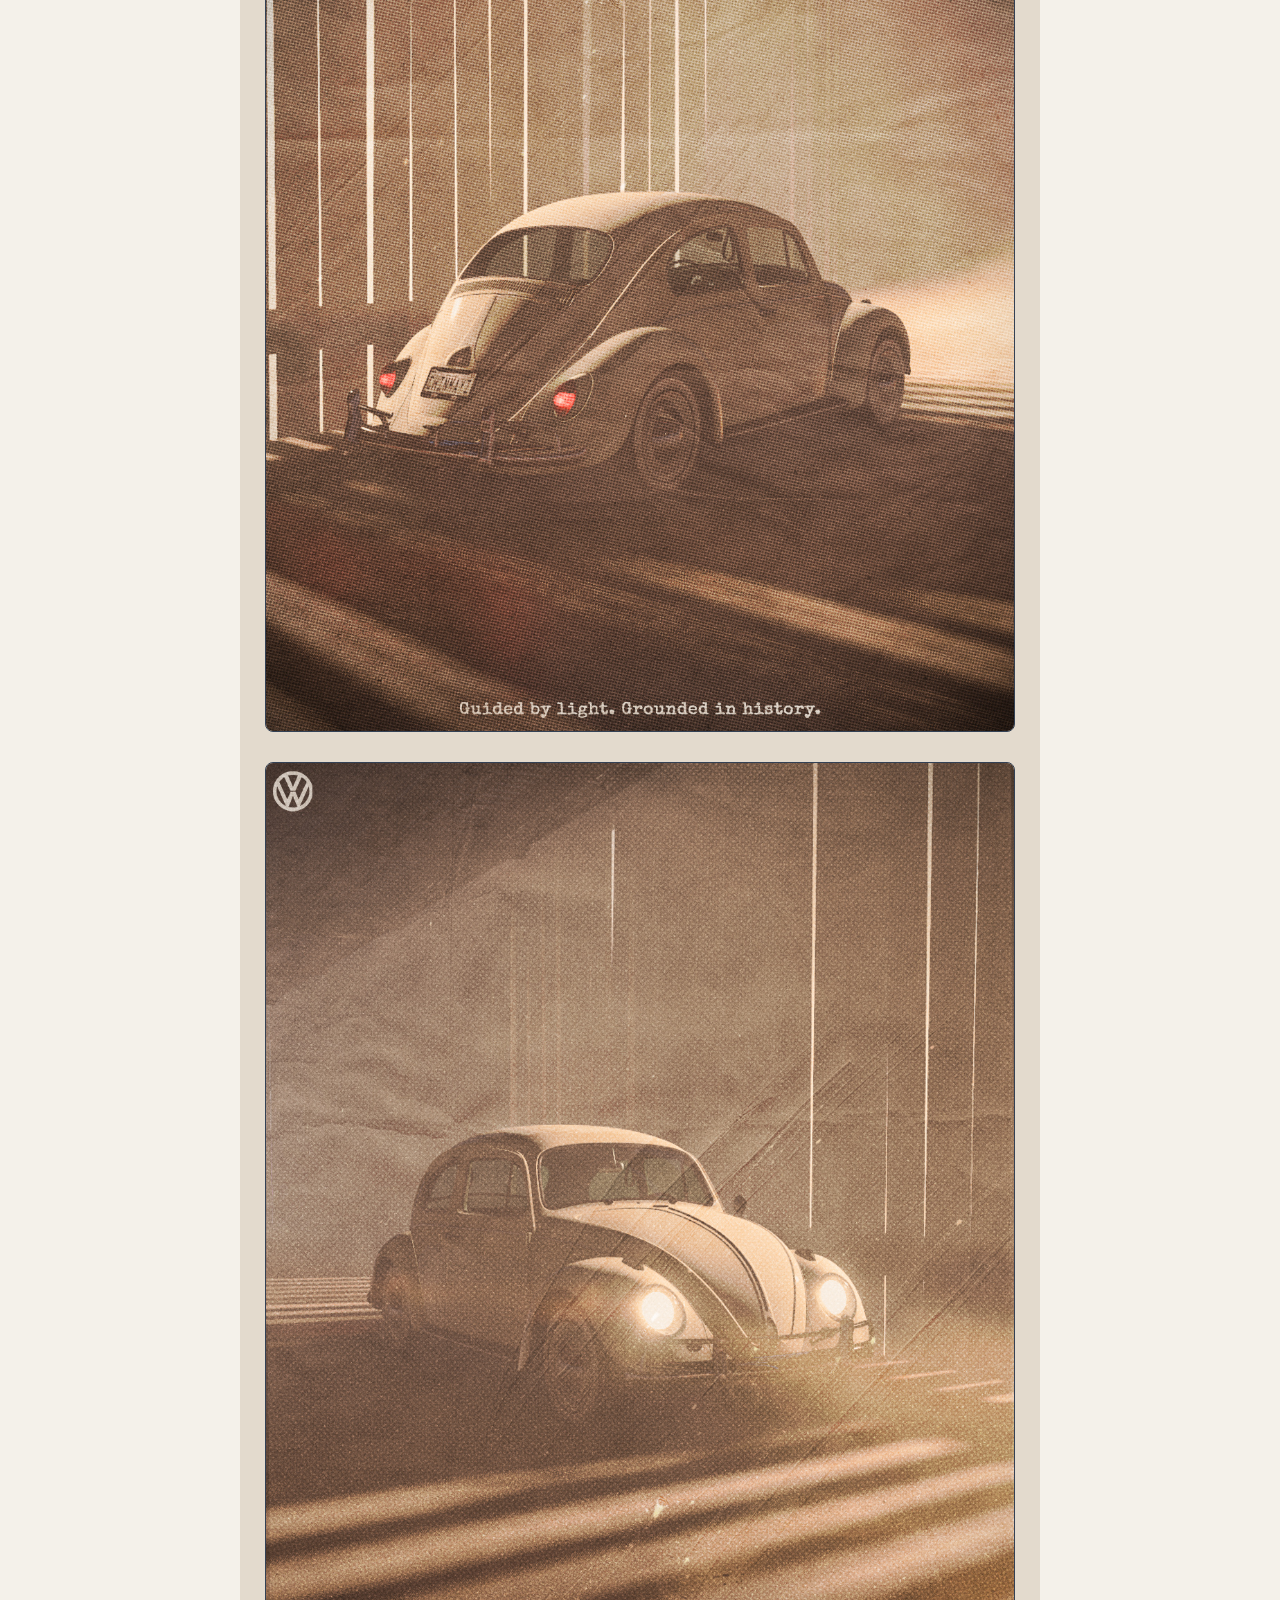
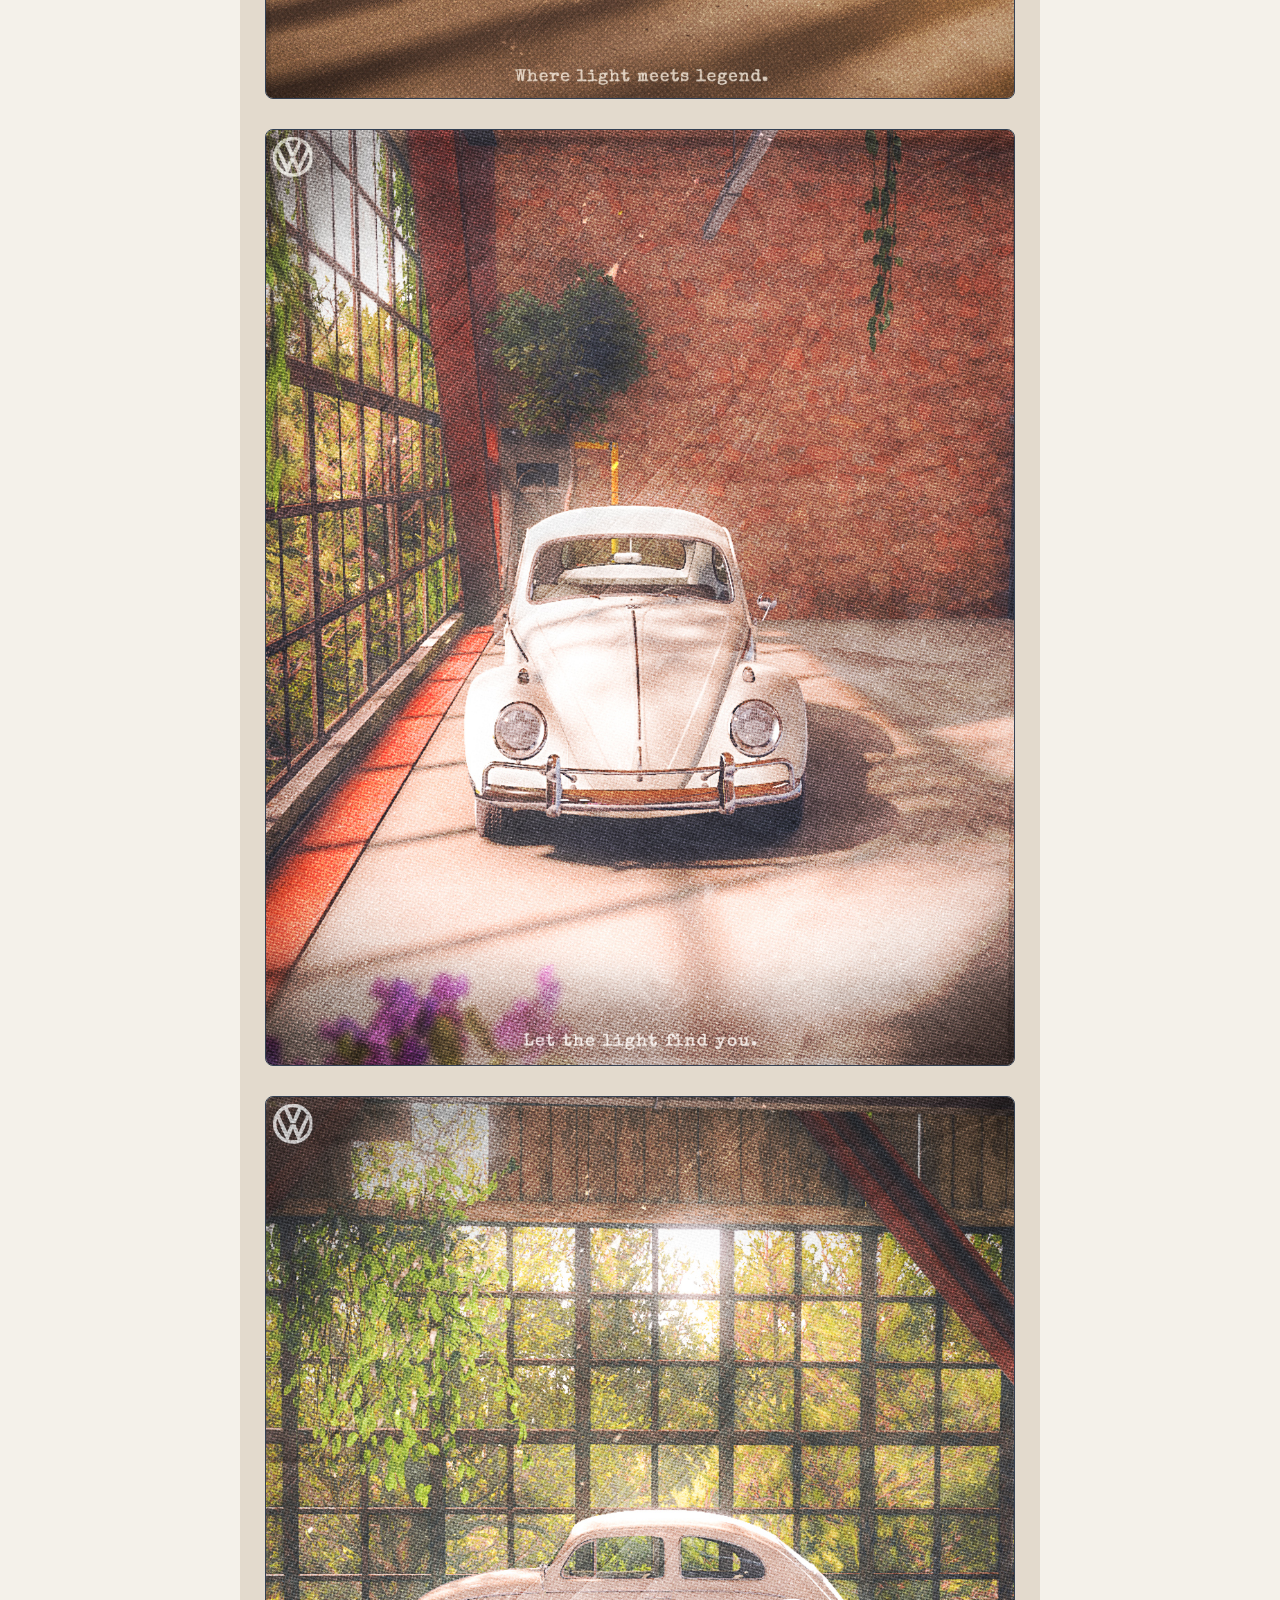
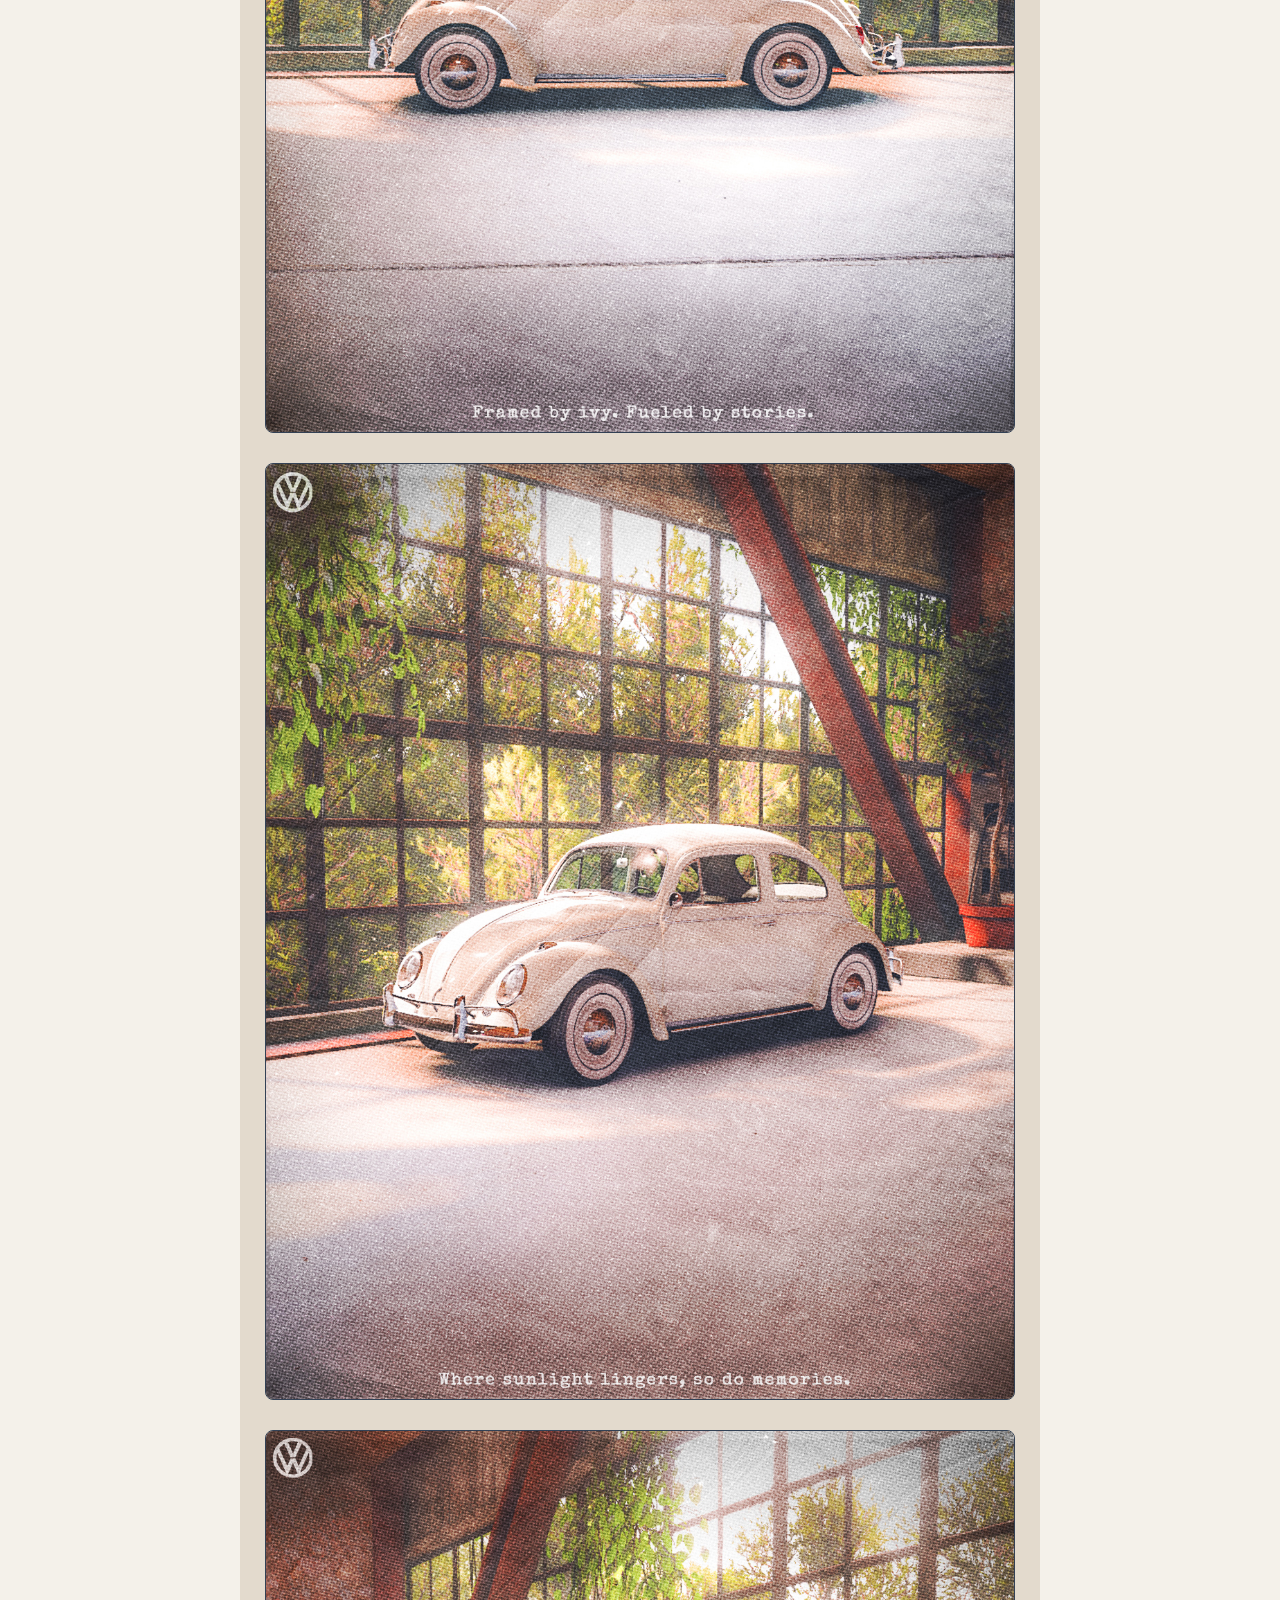
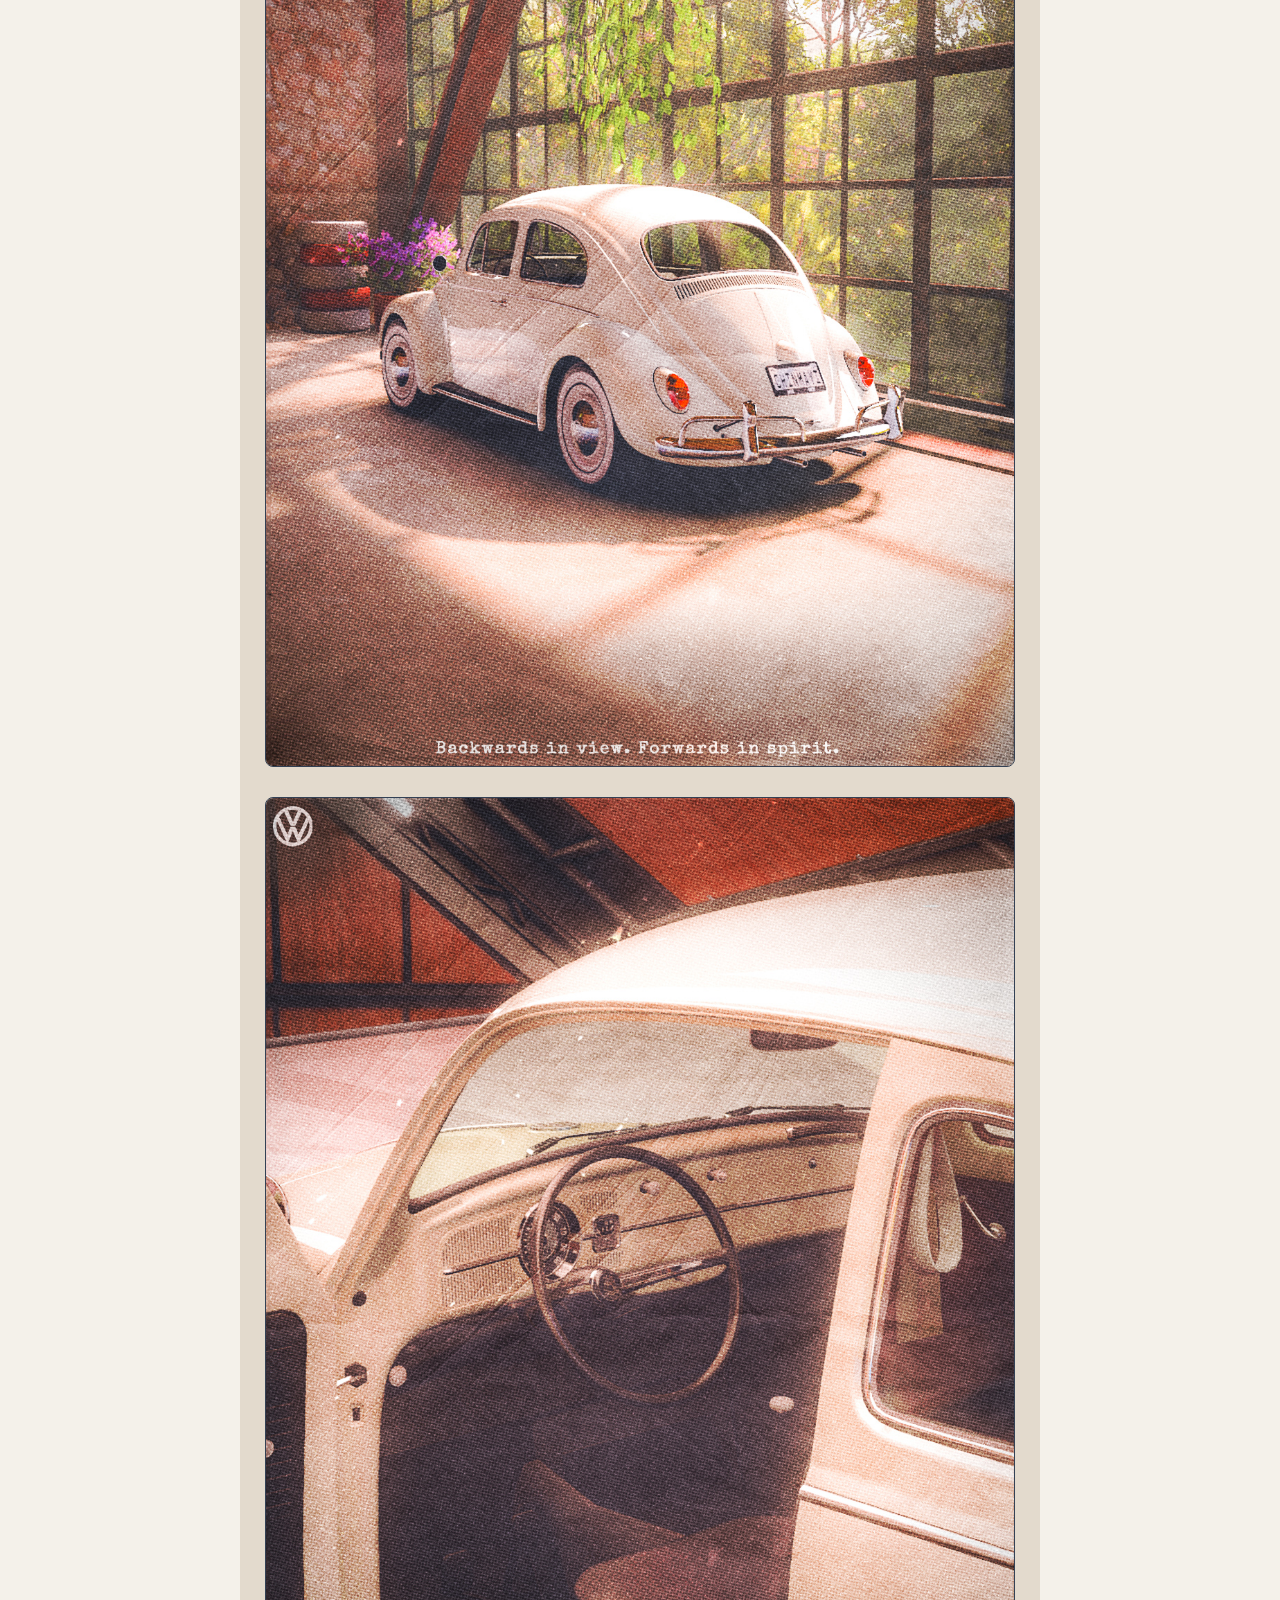
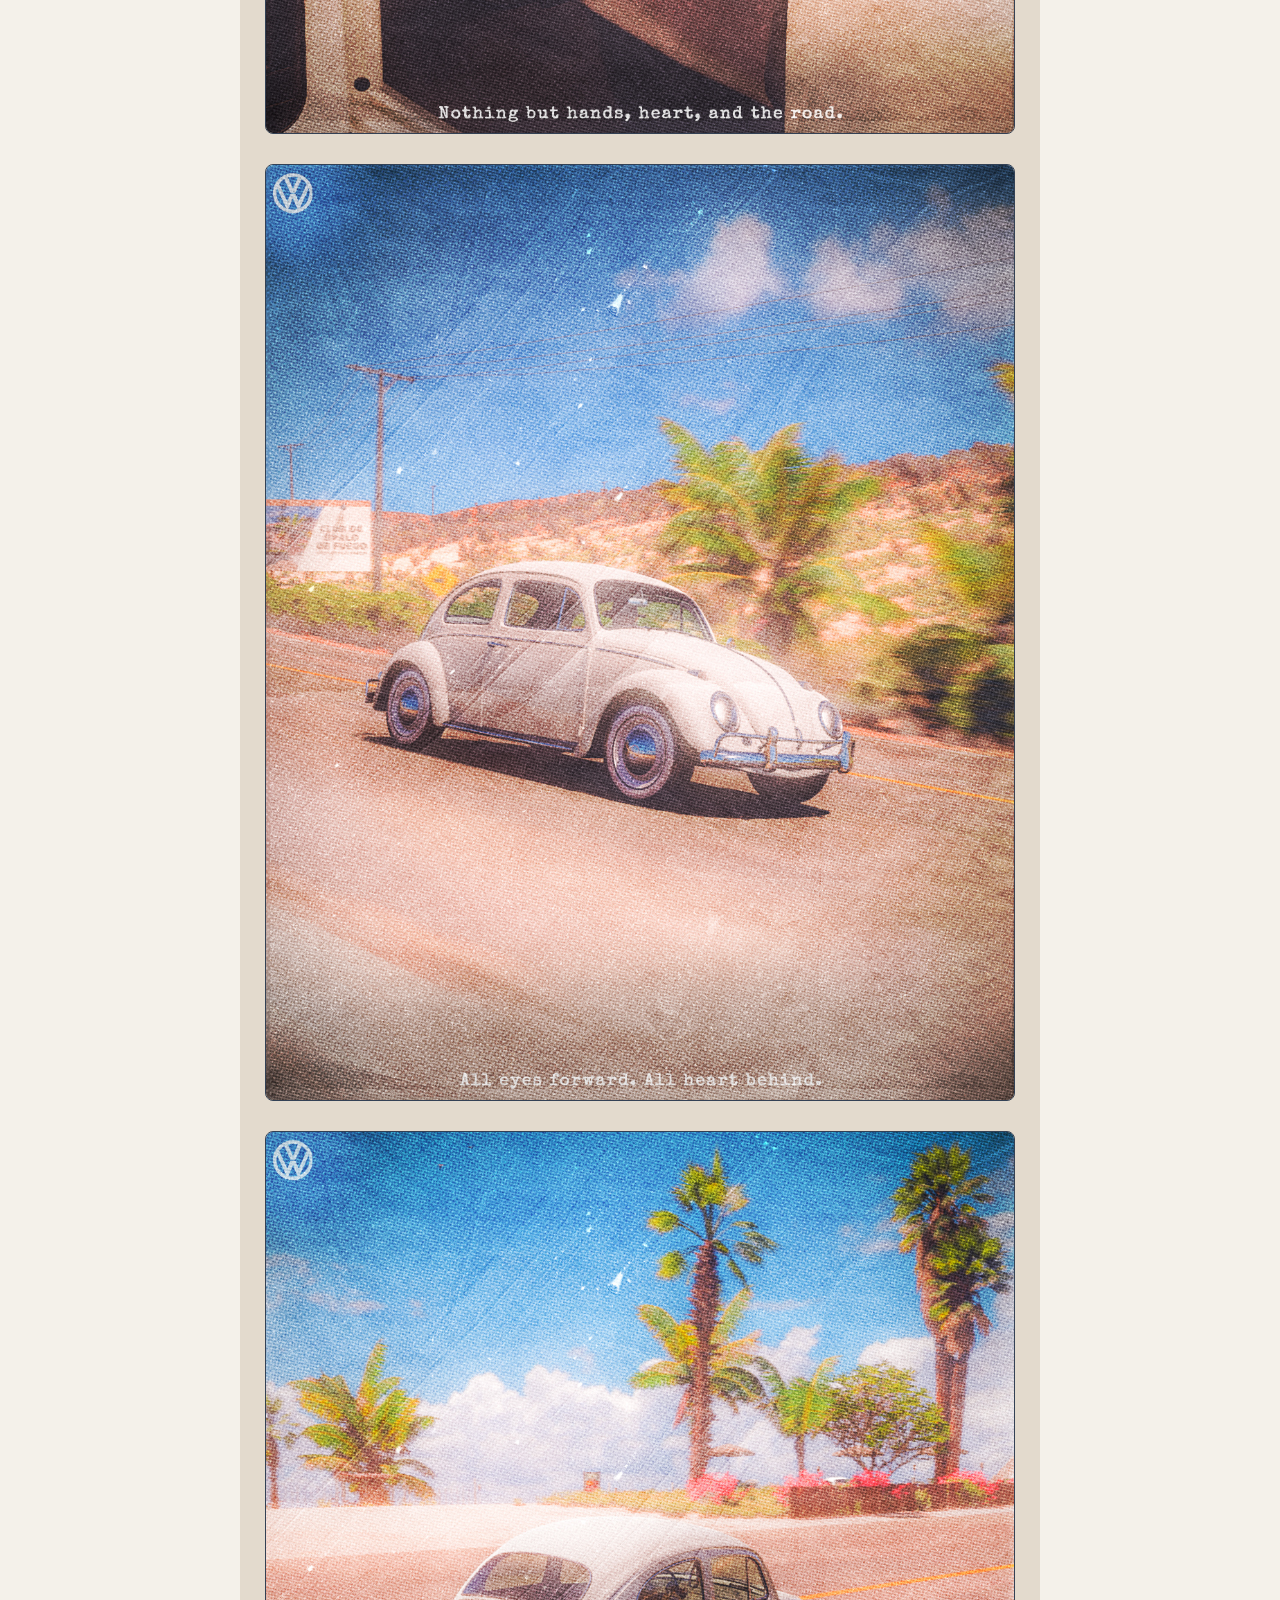
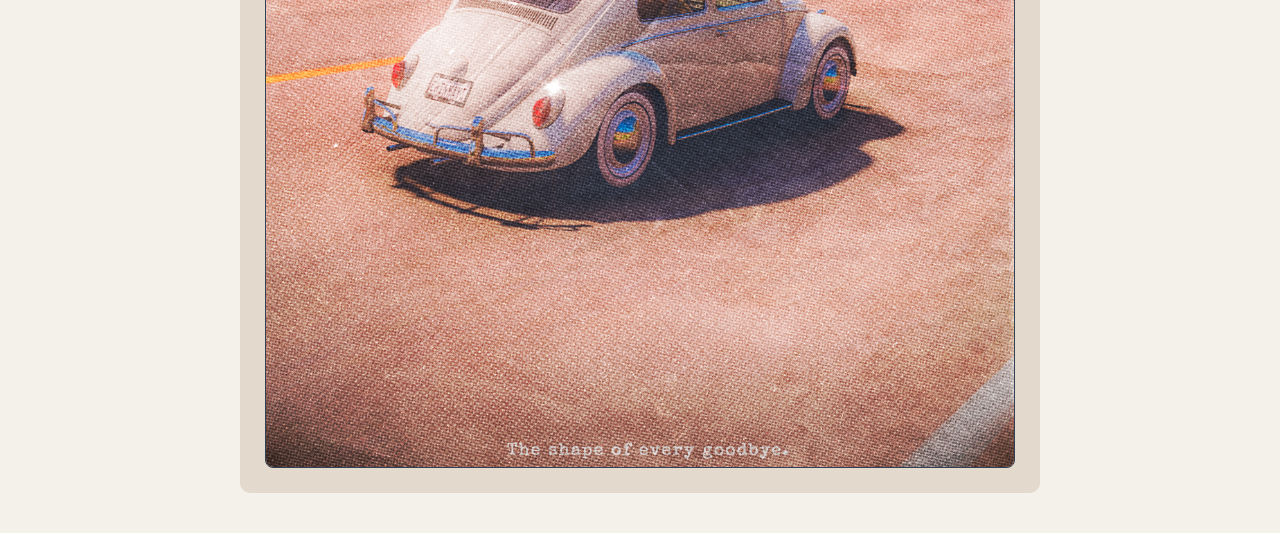
==== commit ce60ae80: "massive color change(from dark to light) along with corrections" ====
--- a/beetle.html
+++ b/beetle.html
@@ -23,7 +23,7 @@
             <div class="picture-set">
                 <img src="vw beetle/Screenshot-2025-07-09-080657.jpg">
             </div>
-            <div class="pictuer-set">
+            <div class="picture-set">
                 <img src="vw beetle/Screenshot-2025-07-09-080726.jpg">
             </div>
             <div class="picture-set">
--- a/style.css
+++ b/style.css
@@ -3,34 +3,34 @@
     max-width: 800px;
     margin:40px auto;
     padding: 0 20px;
-    background-color: #10172a;
-    color: #e3e9f0
+    background-color:#F4F1EA;
+    color: #e3e9f0;
 }
 
 header{
     text-align: center;
     padding: 40px 20px;
-    background-color: #1f3983;
+    background-color: #E3DACD
     color: white;
     border-radius:10px;
     margin-bottom: 25px;
 }
 
 section, footer{
-    background: #1e293b;
+    background: #E3DACD;
     padding: 25px;
     margin-bottom:20px;
     border-radius:10px;
 }
 
 h1,h2, h3{
-    color:#3dc1fa;
+    color:#3E3935;
     margin-top:0;
     
 }
 
 .hobby{
-    background-color: #0f172a;
+    background-color: #c9bdac;
     padding:15px;
     margin-bottom:15px ;
     border-radius:8px  ;
@@ -45,4 +45,60 @@
     border-radius: 15px;
     font-size: 0.87rem;
     margin-right: 5px;
+}
+
+.button-link{
+    display: inline-block;
+    background-color:#C29A74;
+    color: #0f172a;
+    padding:10px 15px;
+    border-radius:5px ;
+    text-decoration: none;
+    font-weight:bold;
+    margin-top: 10px;
+
+}
+
+.button-link:hover{
+    background-color:#0ea5e9;
+}
+
+.layout{
+    display: flex;
+    flex-direction: column;
+    gap: 20px;
+    margin-top:15px;
+
+}
+
+.photocard img, .picture-set{
+    background:#0f172a;
+    border-radius:8px;
+    overflow:hidden;
+    border:1px solid #334155;
+}
+
+.photocard img, .picture-set img{
+    width:100%;
+    height:auto;
+    display:block;
+}
+
+.picture-stack{
+    display: flex;
+    flex-direction:column;
+    gap:30px;
+    margin-top:20px;
+}
+
+a{
+    color: #38bdf8
+}
+
+.tagline{
+    color:#3E3935;
+}
+
+p{
+    color:#3E3935;
 }
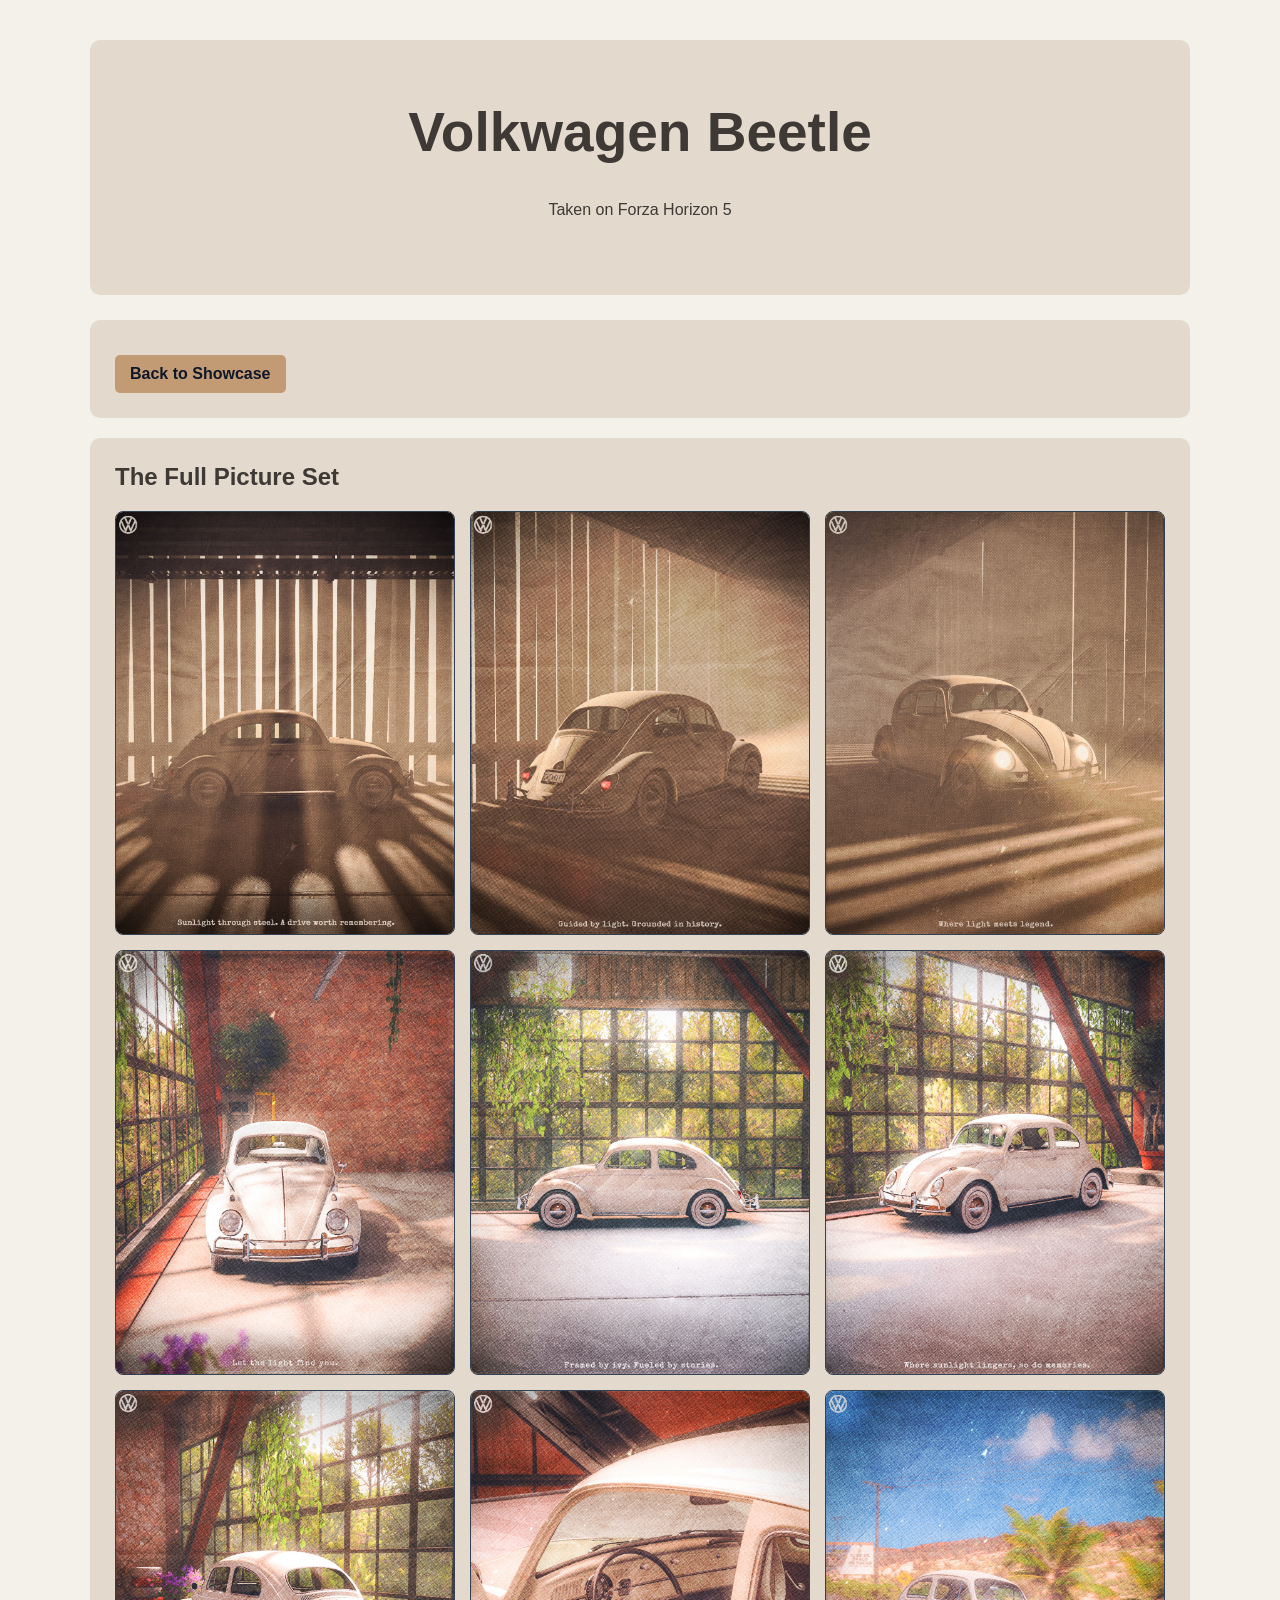
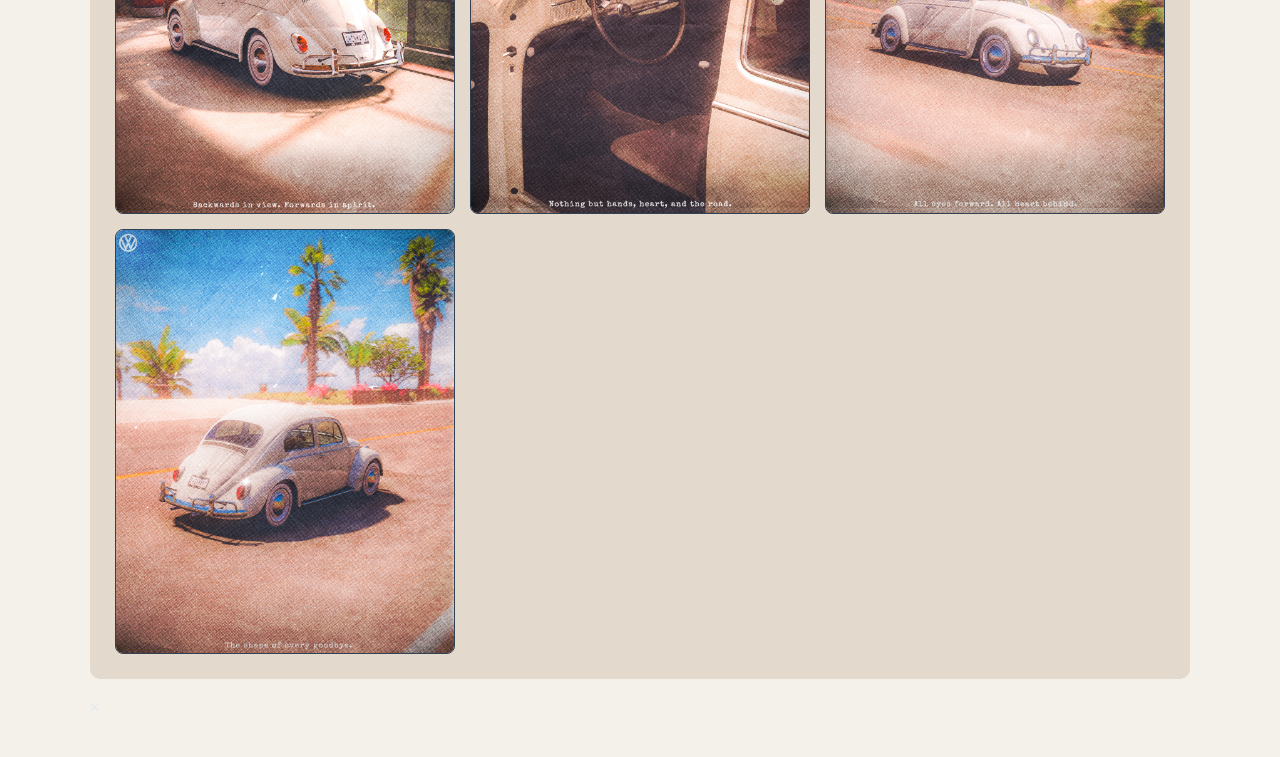
==== commit 371c3377: "MAJOR CHANGE! ADDED JAVASCRIPT FOR  FULLSCREEN overlay also added css(will ad more) made the beetle." ====
--- a/beetle.html
+++ b/beetle.html
@@ -49,5 +49,22 @@
             </div>
         </div>
     </section>
+
+    <div id="fullscreen-ovrly" onclick="closeFullscreen()">
+        <span class="close-btn">&times;</span>
+        <img id="fullscreen-img">
+    </div>
+
+    <script>
+        function openFullscreen(imgElement){
+            const ovrly =document.getElementById("fullscreen-ovrly");
+            const fullImg=document.getElementById("fullscreen-img") ;
+            overlay.style.display="flex";
+            fullImg.src=imgElement.src;
+        }
+        function closeFullscreen(){
+            document.getElementById("fullscreen-ovrly").style.display="none";
+        }
+    </script>
 </body>
 </html>
--- a/style.css
+++ b/style.css
@@ -1,19 +1,22 @@
 body {
     font-family: Arial, sans-serif;
-    max-width: 800px;
+    max-width: 1100px;
     margin:40px auto;
     padding: 0 20px;
     background-color:#F4F1EA;
     color: #e3e9f0;
+    position:relative;
 }
 
 header{
     text-align: center;
-    padding: 40px 20px;
-    background-color: #E3DACD
+    padding: 60px 20px;
+    background-color: #E3DACD;
     color: white;
     border-radius:10px;
     margin-bottom: 25px;
+    position:relative;
+    
 }
 
 section, footer{
@@ -21,6 +24,7 @@
     padding: 25px;
     margin-bottom:20px;
     border-radius:10px;
+    
 }
 
 h1,h2, h3{
@@ -39,8 +43,9 @@
 
 .tag{
     display: inline-block;
-    background:#0369a1;
-    color:white;
+    background:#d1b294;
+    color:rgb(46, 46, 46);
+    font-weight: 550;
     padding:5px 12px;
     border-radius: 15px;
     font-size: 0.87rem;
@@ -60,12 +65,14 @@
 }
 
 .button-link:hover{
-    background-color:#0ea5e9;
+    background-color:#a99b8d;
 }
 
 .layout{
-    display: flex;
-    flex-direction: column;
+    display: grid;
+    grid-template-columns: repeat(auto-fill, minmax(280px, 1fr));
+    align-items: start;
+    flex-direction:column;
     gap: 20px;
     margin-top:15px;
 
@@ -85,9 +92,10 @@
 }
 
 .picture-stack{
-    display: flex;
+    display: grid;
+    grid-template-columns: repeat(3, 1fr);
     flex-direction:column;
-    gap:30px;
+    gap:15px;
     margin-top:20px;
 }
 
@@ -101,4 +109,35 @@
 
 p{
     color:#3E3935;
-}+}
+.caption{
+ text-align: center;
+ 
+}
+
+h3{
+margin-top: 20px;
+margin-bottom:10px;
+
+}
+
+h1{
+    font-size: 55px;
+}
+
+#backtomainpage{
+   position:fixed;
+   top: 35px;
+   left: 20px;
+   z-index: 1000;
+   margin: 0;
+   
+}
+
+.picture-set{
+    background: #0f172a;
+    border-radius: 8px;
+    overflow: hidden;
+    border:1px solid #334155
+}
+
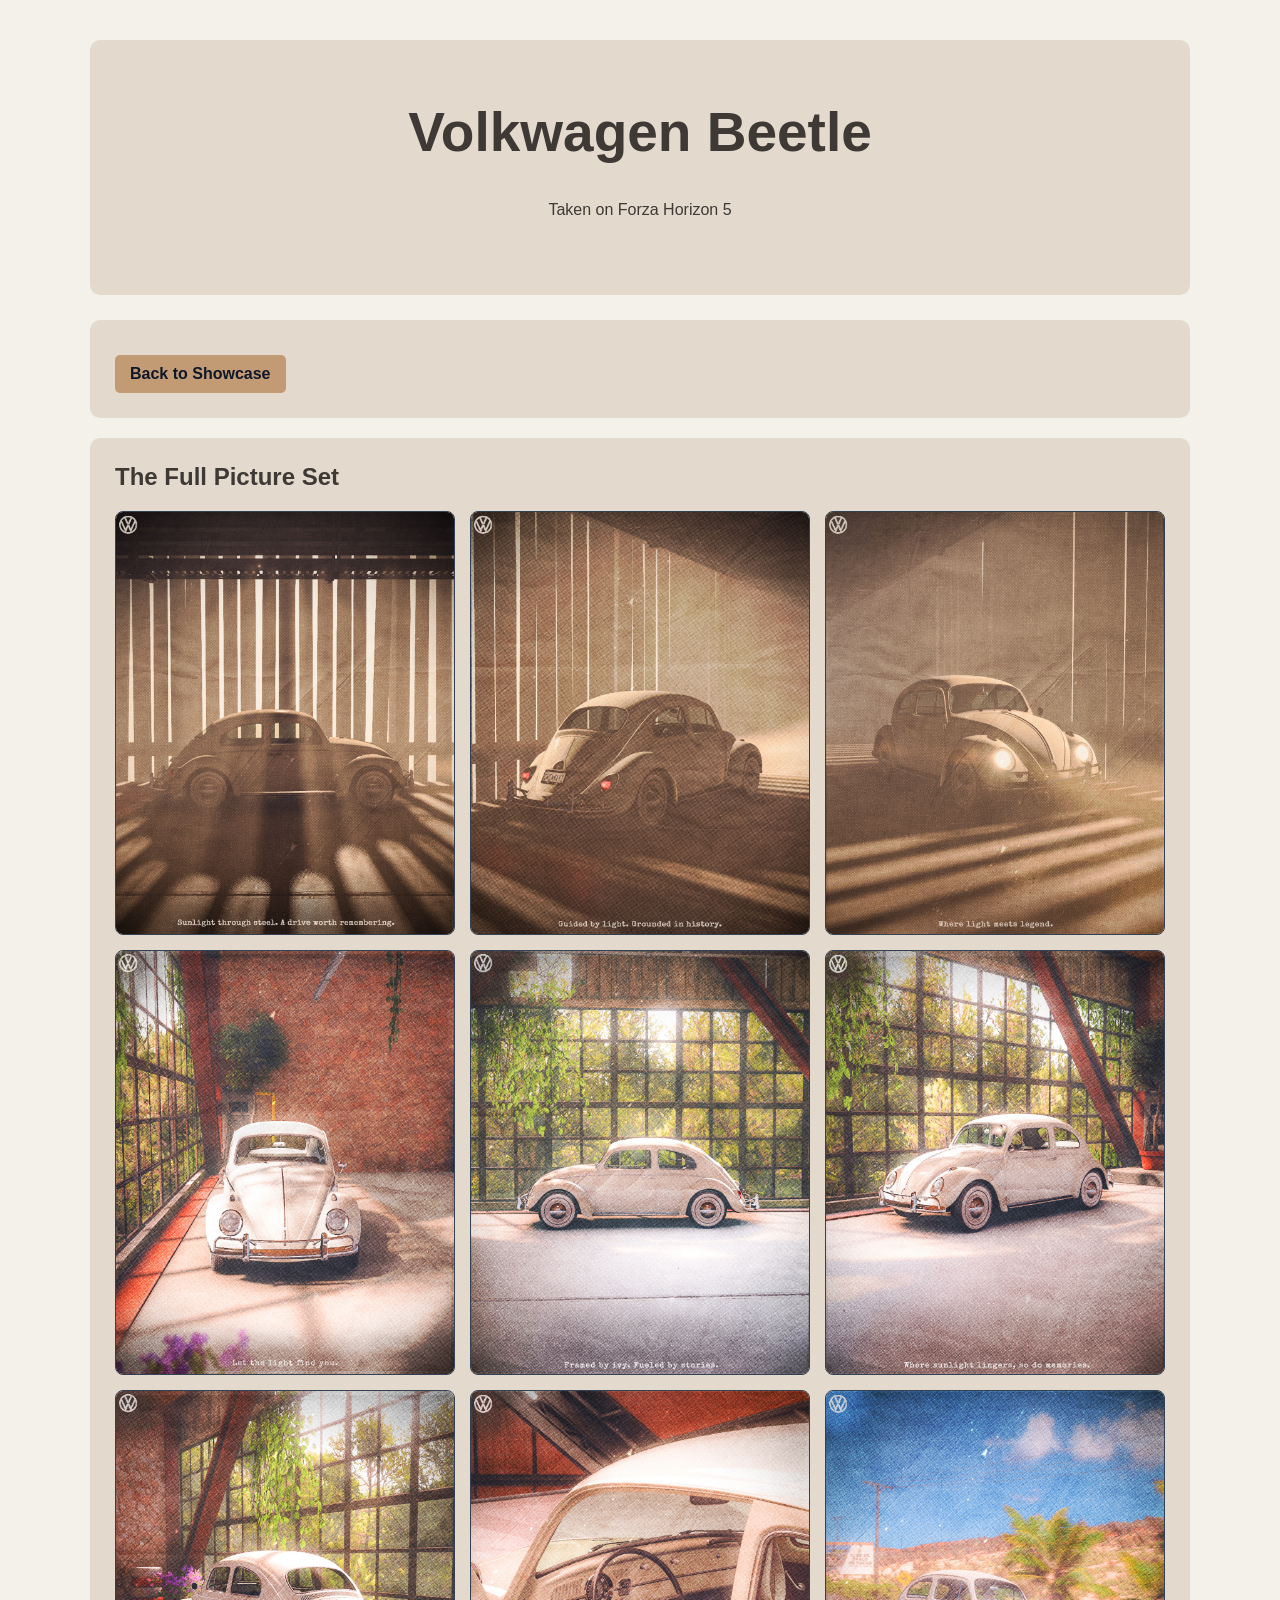
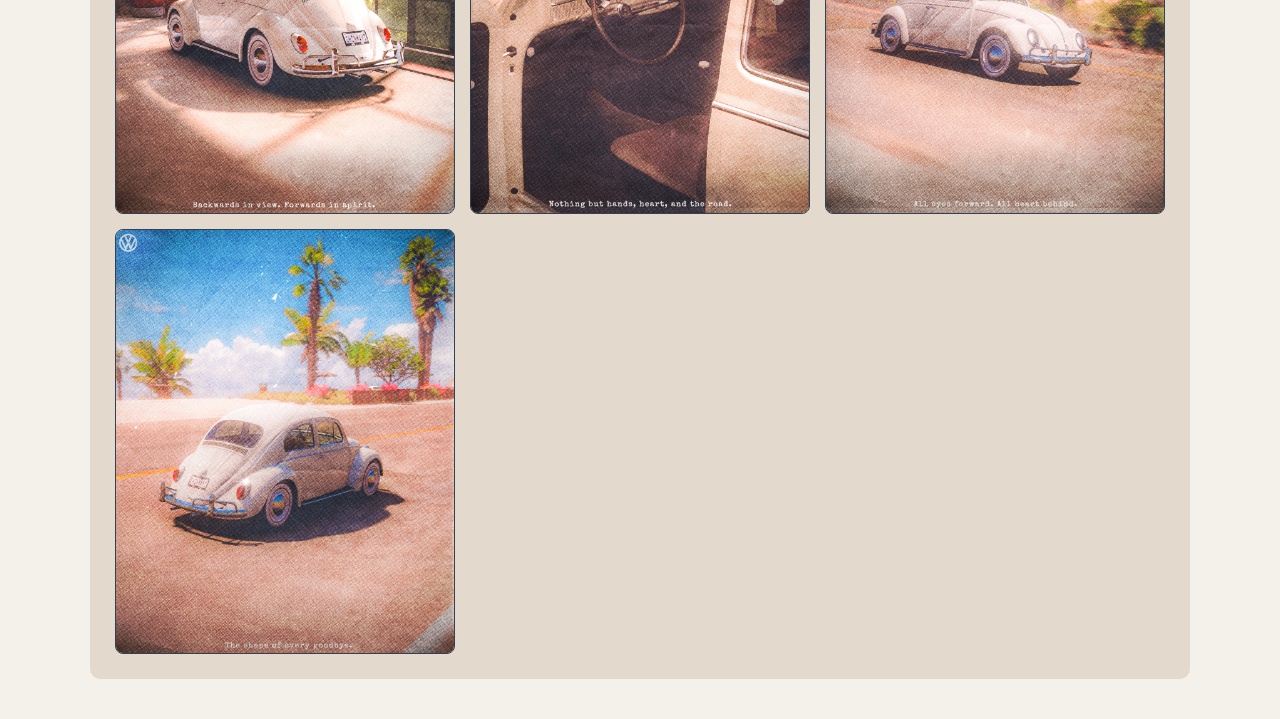
==== commit 1e8d1e53: "added css for fullscreen overlay and linked the images with the javascript fn" ====
--- a/beetle.html
+++ b/beetle.html
@@ -18,34 +18,35 @@
         <h2>The Full Picture Set</h2>
         <div class="picture-stack">
             <div class="picture-set">
-                <img src="vw beetle/Screenshot-2025-07-09-080622.jpg">
+                <img src="vw beetle/Screenshot-2025-07-09-080622.jpg" onclick="openFullscreen(this)">
             </div>
             <div class="picture-set">
-                <img src="vw beetle/Screenshot-2025-07-09-080657.jpg">
+                <img src="vw beetle/Screenshot-2025-07-09-080657.jpg" onclick="openFullscreen(this)"> 
             </div>
             <div class="picture-set">
-                <img src="vw beetle/Screenshot-2025-07-09-080726.jpg">
+                <img src="vw beetle/Screenshot-2025-07-09-080726.jpg" onclick="openFullscreen(this)">
             </div>
             <div class="picture-set">
-                <img src="vw beetle/Screenshot-2025-07-09-082235-2.jpg">
+                <img src="vw beetle/Screenshot-2025-07-09-082235-2.jpg" onclick="openFullscreen(this)">
             </div>
             <div class="picture-set">
-                <img src="vw beetle/Screenshot-2025-07-09-082349.jpg">
+                <img src="vw beetle/Screenshot-2025-07-09-082349.jpg" onclick="openFullscreen(this)">
             </div>
             <div class="picture-set">
-                <img src="vw beetle/Screenshot-2025-07-09-082435.jpg">
+                <img src="vw beetle/Screenshot-2025-07-09-082435.jpg" onclick="openFullscreen(this)">
             </div>
             <div class="picture-set">
-                <img src="vw beetle/Screenshot-2025-07-09-082502.jpg">
+                <img src="vw beetle/Screenshot-2025-07-09-082502.jpg" onclick="openFullscreen(this)">
             </div>
             <div class="picture-set">
-                <img src="vw beetle/Screenshot-2025-07-09-083608.jpg">
+                <img src="vw beetle/Screenshot-2025-07-09-083608.jpg"onclick="openFullscreen(this)">
             </div>
             <div class="picture-set">
-                <img src="vw beetle/Screenshot-2025-07-09-084341.jpg">
+                <img src="vw beetle/Screenshot-2025-07-09-084341.jpg" onclick="openFullscreen(this)">
             </div>
+
             <div class="picture-set">
-                <img src="vw beetle/Screenshot-2025-07-09-084603.jpg">
+                <img src="vw beetle/Screenshot-2025-07-09-084603.jpg" onclick="openFullscreen(this)">
             </div>
         </div>
     </section>
@@ -59,7 +60,7 @@
         function openFullscreen(imgElement){
             const ovrly =document.getElementById("fullscreen-ovrly");
             const fullImg=document.getElementById("fullscreen-img") ;
-            overlay.style.display="flex";
+            ovrly.style.display="flex";
             fullImg.src=imgElement.src;
         }
         function closeFullscreen(){
--- a/style.css
+++ b/style.css
@@ -141,3 +141,43 @@
     border:1px solid #334155
 }
 
+.picture-set img{
+    width: 100%;
+    height: auto;
+    aspect-ratio: 4/5;
+    display: block;
+    object-fit: cover;
+    cursor: pointer;
+    transition: transform 0.2s ease;
+    border: none;
+}
+
+.picture-set img:hover{
+    transform: scale(1.03)
+}
+#fullscreen-ovrly{
+    display:none;
+    position: fixed;
+    z-index:10000;
+    left:0;
+    top:0;
+    width:100%;
+    height:100%;
+    background-color:#030303;
+    justify-content:center;
+    align-items: center;
+}
+#fullscreen-img{
+    max-width: 90%;
+    max-height:90%;
+    border-radius:5px;
+}
+.close-btn{
+    position:absolute;
+    top:20px;
+    right:35px;
+    color:white;
+    font-size:40px;
+    font-weight:bold;
+    cursor:pointer;
+}
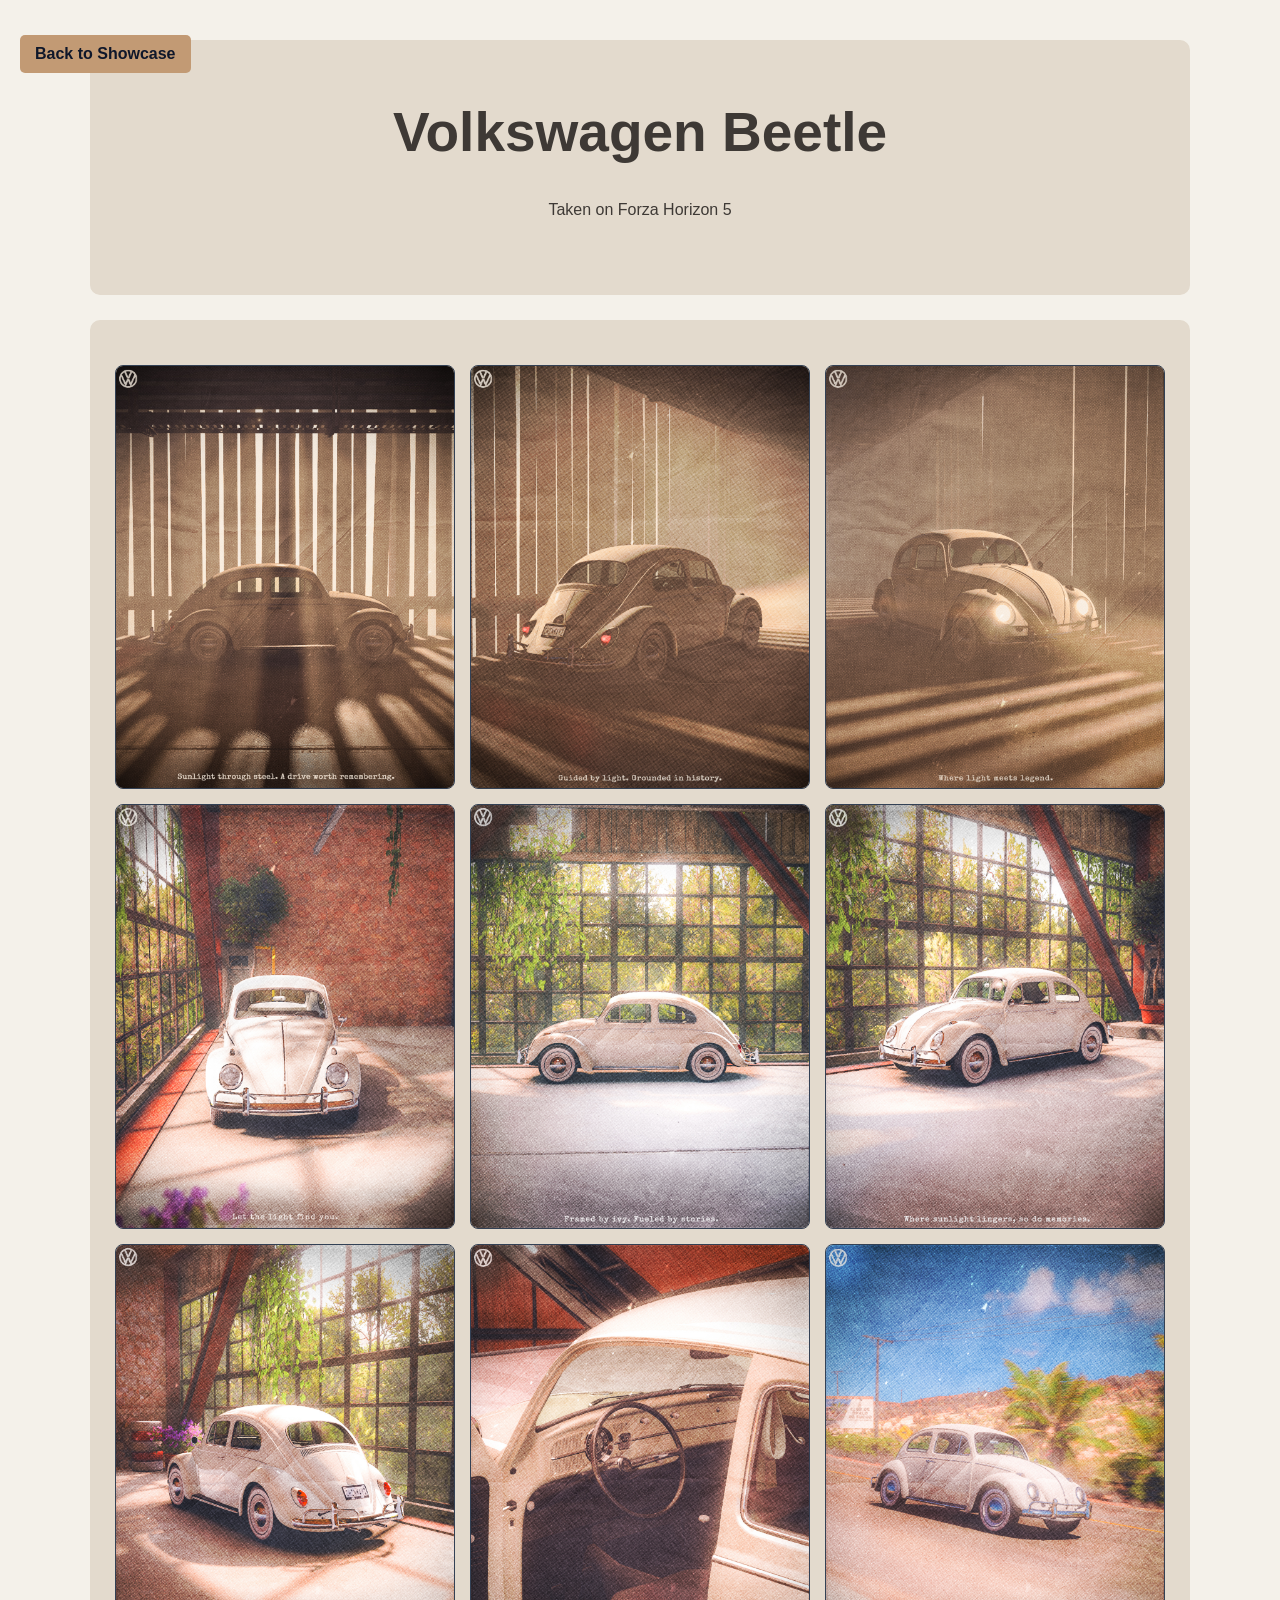
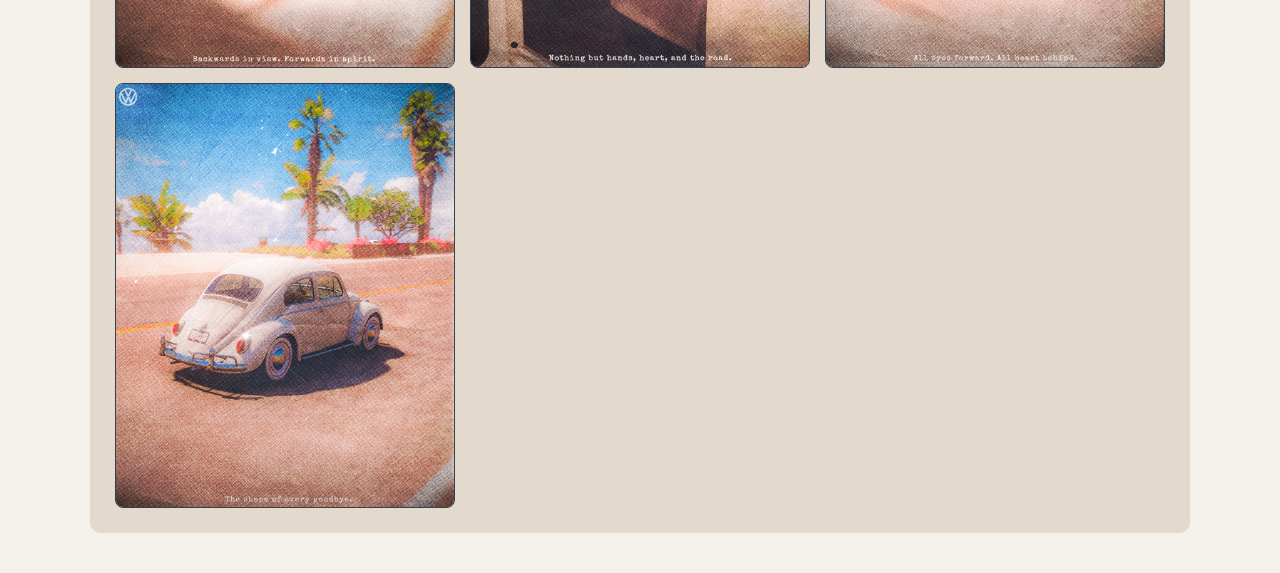
==== commit fd944d69: "removed an h2 element inside of beetle.html and corrected a typo" ====
--- a/beetle.html
+++ b/beetle.html
@@ -8,14 +8,14 @@
 </head>
 <body>
     <header>
-        <h1>Volkwagen Beetle</h1>
+        <h1>Volkswagen Beetle</h1>
         <p>Taken on Forza Horizon 5</p>
     </header>
+    
+        <a href="photography.html" class="button-link" id="backtomainpage">Back to Showcase</a>
+   
     <section>
-        <a href="photography.html" class="button-link">Back to Showcase</a>
-    </section>
-    <section>
-        <h2>The Full Picture Set</h2>
+        
         <div class="picture-stack">
             <div class="picture-set">
                 <img src="vw beetle/Screenshot-2025-07-09-080622.jpg" onclick="openFullscreen(this)">
--- a/style.css
+++ b/style.css
@@ -163,9 +163,12 @@
     top:0;
     width:100%;
     height:100%;
-    background-color:#030303;
+    background-color:#0F172A80;
+    backdrop-filer: blur(11px);
+    -webkit-backdrop-filter: blur(11px);
     justify-content:center;
     align-items: center;
+    border:1px solid #ffffff1a;
 }
 #fullscreen-img{
     max-width: 90%;
